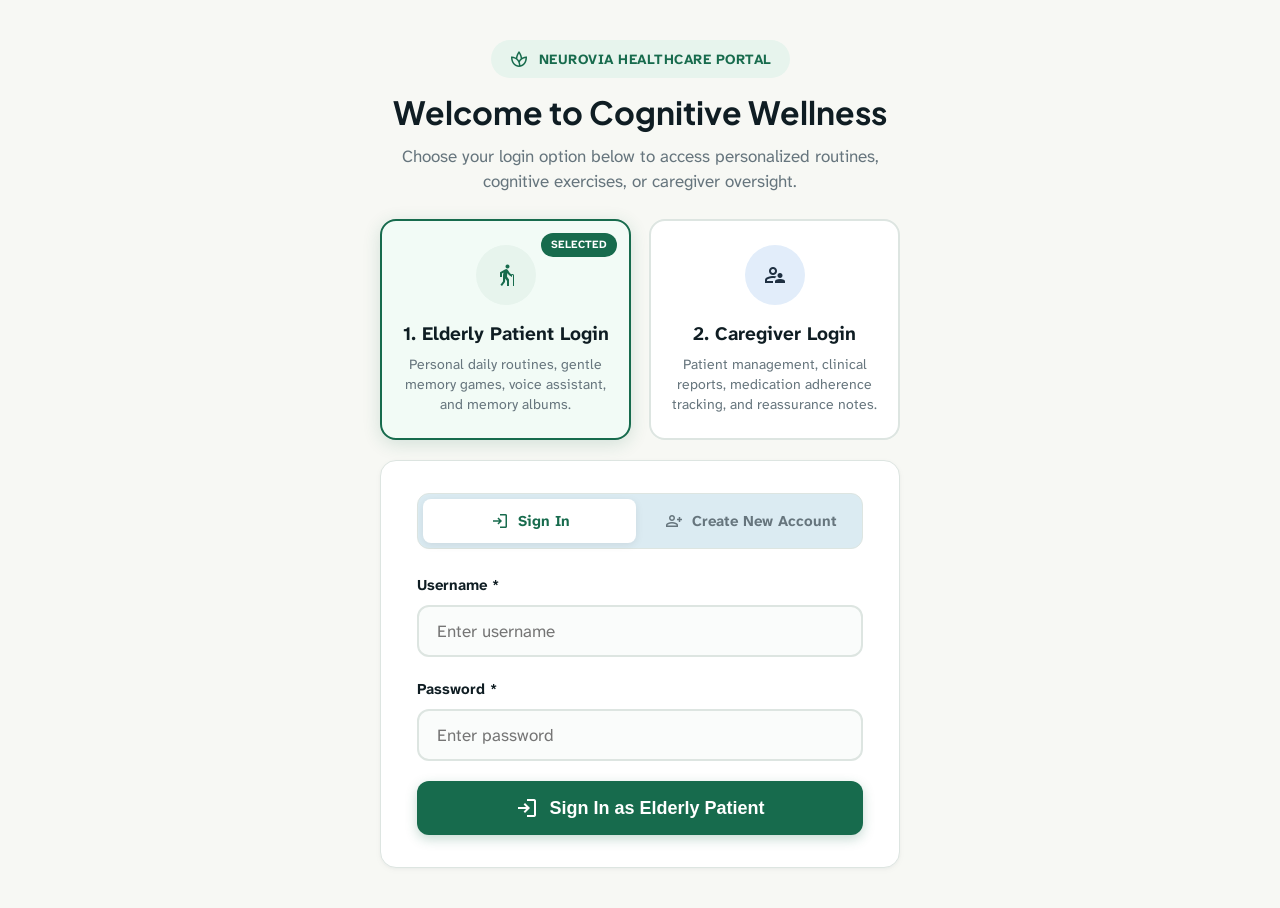
==== web/index.html @ ff9efb5a "Initial commit: CUREME/APON Cognitive Care Platform - FastAPI backend, Streamlit frontend, Web clien" ====
<!DOCTYPE html>
<html lang="en">
<head>
  <meta charset="utf-8">
  <meta name="viewport" content="width=device-width, initial-scale=1.0">
  <title>APON / NEUROVIA - Cognitive Wellness Platform</title>
  <meta name="description" content="A restorative, dignified, and ultra-legible digital sanctuary for cognitive care and caregiver oversight.">
  <link rel="stylesheet" href="styles.css">
</head>
<body class="auth-locked">

  <!-- Fixed 280px Left Sidebar -->
  <aside class="sidebar" id="sidebar">
    <div>
      <div class="sidebar-header">
        <div class="brand-icon-box">
          <span class="material-symbols-outlined">spa</span>
        </div>
        <div>
          <div class="brand-title">NEUROVIA</div>
          <span class="brand-subtitle">Cognitive Wellness</span>
        </div>
      </div>

      <nav class="sidebar-nav" id="mainNav">
        <button class="nav-item" data-target="elderly-view" id="nav-home">
          <span class="material-symbols-outlined">home</span>
          <span>Home (Participant)</span>
        </button>
        <button class="nav-item" data-target="caregiver-view" id="nav-caregiver">
          <span class="material-symbols-outlined">supervisor_account</span>
          <span>Caregiver Overview</span>
        </button>
        <button class="nav-item" data-target="games-view" id="nav-games">
          <span class="material-symbols-outlined">extension</span>
          <span>Cognitive Games</span>
        </button>
        <button class="nav-item" data-target="progress-view" id="nav-progress">
          <span class="material-symbols-outlined">trending_up</span>
          <span>My Progress</span>
        </button>
        <button class="nav-item" data-target="memory-view" id="nav-memory">
          <span class="material-symbols-outlined">psychology</span>
          <span>Memory Assistant</span>
        </button>
        <button class="nav-item" data-target="routine-view" id="nav-routine">
          <span class="material-symbols-outlined">calendar_today</span>
          <span>Daily Routine</span>
        </button>
        <button class="nav-item" data-target="settings-view" id="nav-settings">
          <span class="material-symbols-outlined">accessibility_new</span>
          <span>Settings</span>
        </button>
        <button class="nav-item active" data-target="login-view" id="nav-login">
          <span class="material-symbols-outlined">login</span>
          <span id="navLoginText">Sign In / Role</span>
        </button>
      </nav>
    </div>

    <div class="sidebar-footer">
      <div class="user-profile-badge" id="profileBadge">
        <img class="profile-avatar" src="data:image/svg+xml;utf8,<svg xmlns='http://www.w3.org/2000/svg' width='100' height='100' viewBox='0 0 100 100'><circle cx='50' cy='50' r='50' fill='%23176B4D'/><text x='50%25' y='55%25' text-anchor='middle' dominant-baseline='middle' fill='%23FFFFFF' font-family='sans-serif' font-weight='700' font-size='38'>NV</text></svg>" alt="User Profile" id="profileImg">
        <div style="flex: 1; min-width: 0;">
          <div class="profile-name" id="profileName">Guest User</div>
          <div class="profile-role" id="profileRoleLabel">
            <span class="role-dot"></span>
            <span id="roleText">Not Signed In</span>
          </div>
        </div>
      </div>
      <button class="btn-switch-view" id="btnSwitchPerspective" type="button">
        <span class="material-symbols-outlined">swap_horiz</span>
        <span id="switchBtnText">Switch to Participant</span>
      </button>
    </div>
  </aside>

  <!-- Main Content Shell -->
  <div class="main-wrapper">
    <!-- Top Header -->
    <header class="top-header">
      <div class="header-status">
        <span class="material-symbols-outlined" style="color: var(--primary);">schedule</span>
        <span id="liveClockText">Today, 10:30 AM • Calm Morning Routine</span>
      </div>

      <div class="header-actions">
        <button class="btn-voice" id="btnHeaderAuth" type="button" aria-label="Sign In / Account" onclick="switchTab('login-view')">
          <span class="material-symbols-outlined" style="color: var(--primary);">account_circle</span>
          <span id="headerAuthText">Sign In</span>
        </button>
        <button class="btn-voice" id="btnVoiceAssistant" type="button" aria-label="Voice Assistant">
          <span class="material-symbols-outlined" style="color: var(--primary);">mic</span>
          <span>Voice Assistant</span>
        </button>
        <button class="btn-emergency" id="btnEmergencyHelp" type="button" aria-label="Emergency Help">
          <span class="material-symbols-outlined">emergency</span>
          <span>Emergency Help</span>
        </button>
      </div>
    </header>

    <!-- Content Workspace -->
    <main class="content-area">

      <!-- ============================================================== -->
      <!-- VIEW 0: DUAL-ROLE LOGIN & AUTHENTICATION (User Requirement #1) -->
      <!-- ============================================================== -->
      <section class="view-section active" id="view-login-view">
        <div class="auth-page-container">
          <div class="auth-header-card">
            <div class="auth-brand-badge">
              <span class="material-symbols-outlined" style="font-size: 20px;">spa</span>
              <span>NEUROVIA HEALTHCARE PORTAL</span>
            </div>
            <h1 class="auth-title">Welcome to Cognitive Wellness</h1>
            <p class="auth-subtitle">Choose your login option below to access personalized routines, cognitive exercises, or caregiver oversight.</p>
          </div>

          <!-- Role Selection Cards: 1. Elderly Patient Login, 2. Caregiver Login -->
          <div class="role-selection-grid">
            <div class="role-card active" id="roleCardElderly" onclick="selectLoginRole('elderly')" role="button" tabindex="0" aria-label="1. Elderly Patient Login">
              <div class="role-icon-box elderly">
                <span class="material-symbols-outlined">elderly</span>
              </div>
              <div class="role-card-name">1. Elderly Patient Login</div>
              <div class="role-card-desc">Personal daily routines, gentle memory games, voice assistant, and memory albums.</div>
            </div>

            <div class="role-card" id="roleCardCaregiver" onclick="selectLoginRole('caregiver')" role="button" tabindex="0" aria-label="2. Caregiver Login">
              <div class="role-icon-box caregiver">
                <span class="material-symbols-outlined">supervisor_account</span>
              </div>
              <div class="role-card-name">2. Caregiver Login</div>
              <div class="role-card-desc">Patient management, clinical reports, medication adherence tracking, and reassurance notes.</div>
            </div>
          </div>

          <!-- Auth Form Card -->
          <div class="auth-card">
            <div id="authAlertBox" style="display: none;" class="auth-alert-box"></div>

            <!-- Mode Switcher: Sign In vs Create Account -->
            <div class="auth-tab-bar" role="tablist" aria-label="Authentication Mode">
              <button type="button" id="tabSignIn" class="auth-mode-tab active" onclick="setAuthMode('login')" role="tab" aria-selected="true">
                <span class="material-symbols-outlined" style="font-size: 20px;">login</span>
                <span>Sign In</span>
              </button>
              <button type="button" id="tabRegister" class="auth-mode-tab" onclick="setAuthMode('register')" role="tab" aria-selected="false">
                <span class="material-symbols-outlined" style="font-size: 20px;">person_add</span>
                <span>Create New Account</span>
              </button>
            </div>

            <form id="authLoginForm" onsubmit="handleAuthSubmit(event)">
              <div class="form-group">
                <label class="form-label" for="loginUsername">Username *</label>
                <input type="text" id="loginUsername" class="form-input" placeholder="Enter username" required autocomplete="username">
              </div>

              <div class="form-group" id="groupFullName" style="display: none;">
                <label class="form-label" for="loginFullName">Full Name *</label>
                <input type="text" id="loginFullName" class="form-input" placeholder="e.g. John Doe">
              </div>

              <div class="form-group" id="groupAge" style="display: none;">
                <label class="form-label" for="loginAge">Age (Years)</label>
                <input type="number" id="loginAge" class="form-input" placeholder="e.g. 72" min="1" max="120">
              </div>

              <div class="form-group">
                <label class="form-label" for="loginPassword">Password *</label>
                <input type="password" id="loginPassword" class="form-input" placeholder="Enter password" required autocomplete="current-password">
              </div>

              <button type="submit" class="auth-btn-submit" id="btnSubmitAuth">
                <span class="material-symbols-outlined" id="authBtnSubmitIcon">login</span>
                <span id="authBtnSubmitText">Sign In as Elderly Patient</span>
              </button>
            </form>
          </div>
        </div>
      </section>

      <!-- ============================================================== -->
      <!-- VIEW 1: CAREGIVER OVERVIEW (Default) -->
      <!-- ============================================================== -->
      <section class="view-section" id="view-caregiver-view">
        <!-- Context & Action Bar -->
        <div class="context-bar">
          <div>
            <div class="portal-tag">
              <span>Caregiver Oversight Portal</span>
              <span class="pulse-dot"></span>
              <span style="color: var(--primary);">Live Syncing</span>
            </div>

            <!-- Participant Pill -->
            <div class="participant-selector" id="caregiverActivePatientSelector">
              <img class="participant-img" id="caregiverActivePatientAvatar" src="data:image/svg+xml;utf8,<svg xmlns='http://www.w3.org/2000/svg' width='100' height='100' viewBox='0 0 100 100'><circle cx='50' cy='50' r='50' fill='%23176B4D'/><text x='50%25' y='55%25' text-anchor='middle' dominant-baseline='middle' fill='%23FFFFFF' font-family='sans-serif' font-weight='700' font-size='38'>PT</text></svg>" alt="Active Participant">
              <div>
                <div class="participant-name" id="caregiverActivePatientName">Loading Patient...</div>
                <div class="participant-status" id="caregiverActivePatientStatus">
                  <span class="pulse-dot"></span>
                  <span>Active Monitored</span>
                </div>
              </div>
            </div>
          </div>

          <div style="display: flex; gap: 12px; align-items: center; flex-wrap: wrap;">
            <button class="btn-primary" id="btnOpenAddPatient" onclick="openAddPatientModal()" type="button">
              <span class="material-symbols-outlined">person_add</span>
              <span>Add Patient</span>
            </button>
            <button class="btn-secondary" id="btnAuditLog" type="button">
              <span class="material-symbols-outlined" style="color: var(--secondary);">history_edu</span>
              <span>View Audit Log</span>
            </button>
            <button class="btn-primary" id="btnShareClinician" type="button">
              <span class="material-symbols-outlined">ios_share</span>
              <span>Share with Clinician</span>
            </button>
          </div>
        </div>

        <!-- ============================================================== -->
        <!-- CAREGIVER PATIENT MANAGEMENT (User Requirement #2)            -->
        <!-- ============================================================== -->
        <section class="card patient-management-card" id="caregiverPatientManagementSection">
          <div style="display: flex; justify-content: space-between; align-items: center; flex-wrap: wrap; gap: 14px;">
            <div>
              <div style="display: flex; align-items: center; gap: 10px;">
                <h2 style="display: flex; align-items: center; gap: 8px;">
                  <span class="material-symbols-outlined" style="color: var(--primary);">groups</span>
                  <span>Patient Management</span>
                </h2>
                <span class="badge-done" id="caregiverPatientCountBadge">1 Patient</span>
              </div>
              <p style="color: var(--text-muted); font-size: 14px; margin-top: 4px;">
                Manage participant profiles under your care. Select a patient to view their cognitive progress or add a new patient.
              </p>
            </div>
            <button class="btn-primary" onclick="openAddPatientModal()" type="button">
              <span class="material-symbols-outlined">add</span>
              <span>Add Patient</span>
            </button>
          </div>

          <!-- Patient Cards Grid -->
          <div class="patient-card-grid" id="caregiverPatientsGrid">
            <!-- Dynamically rendered by app.js -->
          </div>

          <!-- Empty State (Shown when Caregiver has 0 patients) -->
          <div class="patient-empty-state" id="caregiverNoPatients" style="display: none;">
            <div class="empty-state-icon">
              <span class="material-symbols-outlined" style="font-size: 40px; color: var(--secondary);">group_off</span>
            </div>
            <h3 style="font-size: 18px; margin-bottom: 6px;">No Patients Currently Assigned</h3>
            <p style="color: var(--text-muted); font-size: 14px; max-width: 440px; margin: 0 auto 16px;">
              You do not have any elderly participants registered under your care. Click below to add your first patient profile.
            </p>
            <button class="btn-primary" onclick="openAddPatientModal()" type="button" style="margin: 0 auto;">
              <span class="material-symbols-outlined">person_add</span>
              <span>Add Your First Patient</span>
            </button>
          </div>
        </section>

        <!-- 4-Metric KPI Grid -->
        <div class="metrics-grid">
          <!-- Metric 1: Activities Completed -->
          <div class="metric-card">
            <div class="metric-top">
              <span class="metric-label">Activities Completed</span>
              <div class="metric-icon-box green">
                <span class="material-symbols-outlined">task_alt</span>
              </div>
            </div>
            <div>
              <div class="metric-value" id="metricActivitiesVal">0 <span style="font-size: 15px; color: var(--text-muted); font-weight: 400;">/ 15 weekly</span></div>
              <div class="metric-pill green" id="metricActivitiesPill">
                <span class="material-symbols-outlined" style="font-size: 16px;">trending_up</span>
                <span id="metricActivitiesPillText">Starting fresh (0%)</span>
              </div>
            </div>
            <div class="metric-progress">
              <div class="metric-progress-bar" id="metricActivitiesBar" style="width: 0%; background-color: var(--primary);"></div>
            </div>
          </div>

          <!-- Metric 2: Average Recall Score -->
          <div class="metric-card">
            <div class="metric-top">
              <span class="metric-label">Average Recall Score</span>
              <div class="metric-icon-box blue">
                <span class="material-symbols-outlined">psychology</span>
              </div>
            </div>
            <div>
              <div class="metric-value" id="metricRecallVal">0%</div>
              <div class="metric-pill green" id="metricRecallPill">
                <span class="material-symbols-outlined" style="font-size: 16px;">arrow_upward</span>
                <span id="metricRecallPillText">No sessions yet</span>
              </div>
            </div>
            <div class="metric-progress">
              <div class="metric-progress-bar" id="metricRecallBar" style="width: 0%; background-color: var(--primary);"></div>
            </div>
          </div>

          <!-- Metric 3: Current Streak -->
          <div class="metric-card">
            <div class="metric-top">
              <span class="metric-label">Current Streak</span>
              <div class="metric-icon-box amber">
                <span class="material-symbols-outlined">local_fire_department</span>
              </div>
            </div>
            <div>
              <div class="metric-value" id="metricStreakVal">0 Days</div>
              <div class="metric-pill amber" id="metricStreakPill">
                <span class="material-symbols-outlined" style="font-size: 16px;">verified</span>
                <span id="metricStreakPillText">Start your streak today</span>
              </div>
            </div>
            <div class="metric-progress">
              <div class="metric-progress-bar" id="metricStreakBar" style="width: 0%; background-color: var(--tertiary-container);"></div>
            </div>
          </div>

          <!-- Metric 4: Last Interaction -->
          <div class="metric-card">
            <div class="metric-top">
              <span class="metric-label">Last Interaction</span>
              <div class="metric-icon-box slate">
                <span class="material-symbols-outlined">update</span>
              </div>
            </div>
            <div>
              <div class="metric-value" id="metricLastInteractionVal" style="font-size: 20px; padding-top: 6px;">No interactions yet</div>
              <div style="font-size: 14px; color: var(--secondary); margin-top: 8px; display: flex; align-items: center; gap: 6px;">
                <span style="width: 7px; height: 7px; border-radius: 50%; background-color: var(--primary);"></span>
                <span id="metricLastInteractionSub">Play a game or complete a routine to begin</span>
              </div>
            </div>
            <div class="metric-progress">
              <div class="metric-progress-bar" id="metricLastInteractionBar" style="width: 0%; background-color: var(--secondary);"></div>
            </div>
          </div>
        </div>

        <!-- 2-Column Dashboard Layout -->
        <div class="dashboard-grid">
          <!-- Left Column -->
          <div style="display: flex; flex-direction: column; gap: 28px;">
            <!-- Weekly Cognitive Trends -->
            <div class="card">
              <div style="display: flex; justify-content: space-between; align-items: flex-start; margin-bottom: 20px;">
                <div>
                  <h2>Weekly Cognitive Trends</h2>
                  <p style="color: var(--text-muted); font-size: 14px;">Assessment results averaged over the past 7 days</p>
                </div>
                <span style="padding: 4px 12px; background-color: var(--surface-container); border-radius: 9999px; font-size: 13px; font-weight: 600;">Past 7 Days</span>
              </div>

              <!-- Trend 1 -->
              <div class="trend-row">
                <div class="trend-info">
                  <span class="trend-title">
                    <span class="material-symbols-outlined" style="color: var(--primary);">cognition</span>
                    Memory &amp; Recall Retention
                  </span>
                  <span class="trend-val" id="trendMemoryVal" style="color: var(--primary);">0%</span>
                </div>
                <div class="trend-bar-bg">
                  <div class="trend-bar-fill" id="trendMemoryBar" style="width: 0%; background-color: var(--primary);"></div>
                </div>
                <div class="trend-desc" id="trendMemoryDesc">No memory exercises recorded yet</div>
              </div>

              <!-- Trend 2 -->
              <div class="trend-row">
                <div class="trend-info">
                  <span class="trend-title">
                    <span class="material-symbols-outlined" style="color: var(--secondary);">filter_center_focus</span>
                    Sustained Attention &amp; Focus
                  </span>
                  <span class="trend-val" id="trendAttentionVal" style="color: var(--secondary);">0%</span>
                </div>
                <div class="trend-bar-bg">
                  <div class="trend-bar-fill" id="trendAttentionBar" style="width: 0%; background-color: var(--secondary);"></div>
                </div>
                <div class="trend-desc" id="trendAttentionDesc">No spatial or attention games recorded yet</div>
              </div>

              <!-- Trend 3 -->
              <div class="trend-row">
                <div class="trend-info">
                  <span class="trend-title">
                    <span class="material-symbols-outlined" style="color: var(--primary-fixed-dim);">translate</span>
                    Language &amp; Semantic Fluency
                  </span>
                  <span class="trend-val" id="trendLanguageVal" style="color: var(--primary);">0%</span>
                </div>
                <div class="trend-bar-bg">
                  <div class="trend-bar-fill" id="trendLanguageBar" style="width: 0%; background-color: var(--primary);"></div>
                </div>
                <div class="trend-desc" id="trendLanguageDesc">No word exercises recorded yet</div>
              </div>

              <!-- Trend 4 -->
              <div class="trend-row">
                <div class="trend-info">
                  <span class="trend-title">
                    <span class="material-symbols-outlined" style="color: var(--tertiary-container);">account_tree</span>
                    Executive Function &amp; Problem Solving
                  </span>
                  <span class="trend-val" id="trendExecutiveVal" style="color: var(--tertiary);">0%</span>
                </div>
                <div class="trend-bar-bg">
                  <div class="trend-bar-fill" id="trendExecutiveBar" style="width: 0%; background-color: var(--tertiary-container);"></div>
                </div>
                <div class="trend-desc" id="trendExecutiveDesc">No pattern exercises recorded yet</div>
              </div>

              <!-- Clinician Summary Note -->
              <div class="clinician-strip">
                <div style="display: flex; align-items: center; gap: 12px;">
                  <div style="width: 38px; height: 38px; border-radius: 50%; background: var(--primary-fixed); display: flex; align-items: center; justify-content: center; color: var(--primary);">
                    <span class="material-symbols-outlined">insights</span>
                  </div>
                  <div>
                    <div style="font-weight: 600; font-size: 14px;">Clinician Summary Note</div>
                    <div style="font-size: 13px; color: var(--text-muted);">Dr. Martinez verified overall stability. Next scheduled sync: June 4.</div>
                  </div>
                </div>
                <button class="btn-secondary" style="min-height: 38px; padding: 6px 14px; font-size: 13px;" id="btnOpenClinicianModal">Read Note</button>
              </div>
            </div>

            <!-- Recent Participant Activity Audit Log -->
            <div class="card">
              <div style="display: flex; justify-content: space-between; align-items: center; margin-bottom: 16px;">
                <div>
                  <h2>Recent Participant Activity</h2>
                  <p style="color: var(--text-muted); font-size: 14px;">Chronological interaction history and verification</p>
                </div>
                <span style="font-size: 13px; color: var(--primary); font-weight: 600;">Live Auto-Update</span>
              </div>

              <div class="activity-list" id="caregiverRecentActivityList">
                <!-- Activity 1 -->
                <div class="activity-item">
                  <div class="activity-left">
                    <div class="activity-icon-box">
                      <span class="material-symbols-outlined">spellcheck</span>
                    </div>
                    <div>
                      <div class="activity-name">Word Recall Match (Level 3)</div>
                      <div class="activity-meta">Today • 10:45 AM • Duration 8m 12s</div>
                    </div>
                  </div>
                  <div class="activity-right">
                    <div>
                      <div class="activity-score">Score: 92/100</div>
                      <div class="activity-meta">Zero hint used</div>
                    </div>
                    <span class="material-symbols-outlined" style="color: var(--primary);">check_circle</span>
                  </div>
                </div>

                <!-- Activity 2 -->
                <div class="activity-item">
                  <div class="activity-left">
                    <div class="activity-icon-box">
                      <span class="material-symbols-outlined">medication</span>
                    </div>
                    <div>
                      <div class="activity-name">Morning Blood Pressure Medication</div>
                      <div class="activity-meta">Today • 08:30 AM • Verified via Voice Prompt</div>
                    </div>
                  </div>
                  <div class="activity-right">
                    <div>
                      <div class="activity-score">Confirmed</div>
                      <div class="activity-meta">On schedule</div>
                    </div>
                    <span class="material-symbols-outlined" style="color: var(--primary);">check_circle</span>
                  </div>
                </div>

                <!-- Activity 3 -->
                <div class="activity-item">
                  <div class="activity-left">
                    <div class="activity-icon-box">
                      <span class="material-symbols-outlined" style="color: var(--secondary);">directions_walk</span>
                    </div>
                    <div>
                      <div class="activity-name">Garden Morning Walk Routine</div>
                      <div class="activity-meta">Today • 07:45 AM • 24 mins recorded</div>
                    </div>
                  </div>
                  <div class="activity-right">
                    <div>
                      <div class="activity-score" style="color: var(--on-surface);">Completed</div>
                      <div class="activity-meta">1,420 steps</div>
                    </div>
                    <span class="material-symbols-outlined" style="color: var(--primary);">check_circle</span>
                  </div>
                </div>

                <!-- Activity 4 -->
                <div class="activity-item">
                  <div class="activity-left">
                    <div class="activity-icon-box">
                      <span class="material-symbols-outlined" style="color: var(--primary);">view_quilt</span>
                    </div>
                    <div>
                      <div class="activity-name">Spatial Tile Ordering Puzzle</div>
                      <div class="activity-meta">Yesterday • 04:15 PM • Duration 12m 40s</div>
                    </div>
                  </div>
                  <div class="activity-right">
                    <div>
                      <div class="activity-score" style="color: var(--on-surface);">Score: 84/100</div>
                      <div class="activity-meta">1 audio prompt</div>
                    </div>
                    <span class="material-symbols-outlined" style="color: var(--primary);">check_circle</span>
                  </div>
                </div>
              </div>
            </div>
          </div>

          <!-- Right Column -->
          <div style="display: flex; flex-direction: column; gap: 28px;">
            <!-- Daily Adherence Checklist -->
            <div class="card">
              <div style="display: flex; justify-content: space-between; align-items: center;">
                <div>
                  <h2>Daily Adherence</h2>
                  <p style="color: var(--text-muted); font-size: 14px;">Live routine completion monitoring</p>
                </div>
                <span class="badge-done adherence-pct-pill" style="font-size: 13px;">75% Complete</span>
              </div>

              <div class="routine-list" id="caregiverRoutineList">
                <div class="routine-item">
                  <div style="display: flex; align-items: center; gap: 12px;">
                    <div class="routine-check-box">
                      <span class="material-symbols-outlined" style="font-size: 18px;">check</span>
                    </div>
                    <div>
                      <div style="font-weight: 600; font-size: 15px;">Morning Garden Walk</div>
                      <div style="font-size: 13px; color: var(--text-muted);">7:30 AM • Recorded</div>
                    </div>
                  </div>
                  <span class="badge-done">Done</span>
                </div>
              </div>
            </div>

            <!-- Stored Memory Anchors -->
            <div class="card">
              <div style="display: flex; justify-content: space-between; align-items: center;">
                <div>
                  <h2>Stored Memory Anchors</h2>
                  <p style="color: var(--text-muted); font-size: 14px;">Active familiar memory prompts logged</p>
                </div>
                <button class="btn-secondary" style="min-height: 36px; padding: 6px 12px; font-size: 13px;" id="btnAddMemoryAnchor" onclick="openAddMemoryModal()">
                  <span class="material-symbols-outlined" style="font-size: 18px; color: var(--primary);">add_photo_alternate</span>
                  <span>Add New</span>
                </button>
              </div>

              <div class="memories-grid" id="caregiverMemoryThumbs">
              </div>

              <div style="display: flex; justify-content: space-between; align-items: center; margin-top: 14px; font-size: 13px; color: var(--text-muted);">
                <span>Last recall prompt tested 2 days ago</span>
                <span style="color: var(--primary); font-weight: 600;">96% Recognition</span>
              </div>
            </div>

            <!-- Caregiver Reassurance Box -->
            <div class="caregiver-action-card">
              <div style="display: flex; align-items: center; gap: 8px; margin-bottom: 8px;">
                <span class="material-symbols-outlined" style="color: var(--primary); font-size: 26px;">favorite</span>
                <h3>Caregiver Actions &amp; Reassurance</h3>
              </div>
              <p style="color: var(--text-muted); font-size: 14px; margin-bottom: 16px;" id="caregiverReassuranceDesc">
                Send a digital note that will appear gently on the participant's home screen, or adjust reminder schedules.
              </p>
              <div style="display: flex; flex-direction: column; gap: 10px;">
                <button class="btn-primary" style="width: 100%; justify-content: center;" id="btnLeaveNote">
                  <span class="material-symbols-outlined">sticky_note_2</span>
                  <span id="btnLeaveWarmNoteText">Leave a Warm Reassurance Note</span>
                </button>
                <button class="btn-secondary" style="width: 100%; justify-content: center;" id="btnUpdateReminders">
                  <span class="material-symbols-outlined" style="color: var(--secondary);">notifications_active</span>
                  <span>Update Medication Reminders</span>
                </button>
              </div>
            </div>
          </div>
        </div>
      </section>

      <!-- ============================================================== -->
      <!-- VIEW 2: PARTICIPANT / ELDERLY DASHBOARD -->
      <!-- ============================================================== -->
      <section class="view-section" id="view-elderly-view">
        <div style="margin-bottom: 24px; display: flex; justify-content: space-between; align-items: center; flex-wrap: wrap; gap: 16px;">
          <div>
            <h1 style="font-size: 34px; margin-bottom: 6px;" id="elderlyGreetingTitle">Good morning ☀️</h1>
            <p style="color: var(--text-muted); font-size: 18px;">Let's make today's memory journey joyful, calm, and reassuring.</p>
          </div>
          <button class="btn-elderly-caregiver-overview" id="btnElderlyCaregiverOverview" onclick="openCaregiverOverviewFromElderly()" type="button" aria-label="View Caregiver Overview">
            <span class="material-symbols-outlined">supervisor_account</span>
            <span>Caregiver Overview</span>
          </button>
        </div>

        <!-- Live Warm Caregiver Note Banner -->
        <div id="elderlyWarmNoteContainer"></div>

        <!-- Participant Daily Highlight Banner -->
        <div class="card" style="background: linear-gradient(135deg, #176B4D 0%, #1F3042 100%); color: #ffffff; padding: 32px; margin-bottom: 28px;">
          <div style="display: flex; justify-content: space-between; align-items: center; flex-wrap: wrap; gap: 20px;">
            <div style="max-width: 620px;">
              <span style="background: rgba(255,255,255,0.18); padding: 4px 12px; border-radius: 9999px; font-size: 13px; font-weight: 600; text-transform: uppercase;">Daily Recommended</span>
              <h2 style="color: #ffffff; font-size: 26px; margin: 12px 0 8px;">Morning Garden Word Matching</h2>
              <p style="color: #E4F3FB; font-size: 16px; margin-bottom: 18px;">A 5-minute gentle memory exercise with familiar flower names and garden tools you love.</p>
              <button class="btn-primary" style="background: #A4F3CC; color: #002114; font-weight: 700;" onclick="launchCardMemoryGame()">
                <span class="material-symbols-outlined">play_arrow</span>
                <span>Play Today's Exercise</span>
              </button>
            </div>
            <div style="width: 140px; height: 140px; border-radius: 50%; background: rgba(255,255,255,0.1); display: flex; align-items: center; justify-content: center;">
              <span class="material-symbols-outlined" style="font-size: 72px; color: #A4F3CC;">psychology</span>
            </div>
          </div>
        </div>

        <!-- Participant 3-Tile Action Hub -->
        <div style="display: grid; grid-template-columns: repeat(auto-fit, minmax(280px, 1fr)); gap: 24px; margin-bottom: 32px;">
          <div class="card" style="cursor: pointer;" onclick="switchTab('games-view')">
            <div class="metric-icon-box green" style="width: 48px; height: 48px; border-radius: 12px; margin-bottom: 16px;">
              <span class="material-symbols-outlined" style="font-size: 28px;">extension</span>
            </div>
            <h3>Cognitive Games</h3>
            <p style="color: var(--text-muted); font-size: 14px; margin: 8px 0 16px;">Fun exercises to stimulate word recall, attention, and visual matching.</p>
            <span style="color: var(--primary); font-weight: 600; display: inline-flex; align-items: center; gap: 4px;">Explore 3 Games &rarr;</span>
          </div>

          <div class="card" style="cursor: pointer;" onclick="switchTab('memory-view')">
            <div class="metric-icon-box amber" style="width: 48px; height: 48px; border-radius: 12px; margin-bottom: 16px;">
              <span class="material-symbols-outlined" style="font-size: 28px;">auto_stories</span>
            </div>
            <h3>Memory Photo Album</h3>
            <p style="color: var(--text-muted); font-size: 14px; margin: 8px 0 16px;">Revisit cherished family moments, pets, and favorite places with voice stories.</p>
            <span style="color: var(--tertiary); font-weight: 600; display: inline-flex; align-items: center; gap: 4px;">View Memories &rarr;</span>
          </div>

          <div class="card" style="cursor: pointer;" onclick="switchTab('routine-view')">
            <div class="metric-icon-box blue" style="width: 48px; height: 48px; border-radius: 12px; margin-bottom: 16px;">
              <span class="material-symbols-outlined" style="font-size: 28px;">calendar_today</span>
            </div>
            <h3>Today's Routine</h3>
            <p style="color: var(--text-muted); font-size: 14px; margin: 8px 0 16px;">Gentle reminders for hydration, walking, and prescription schedules.</p>
            <span style="color: var(--secondary); font-weight: 600; display: inline-flex; align-items: center; gap: 4px;">Check Schedule &rarr;</span>
          </div>
        </div>
      </section>

      <!-- ============================================================== -->
      <!-- VIEW 3: COGNITIVE GAMES HUB -->
      <!-- ============================================================== -->
      <section class="view-section" id="view-games-view">
        <div style="margin-bottom: 24px;">
          <h1>Cognitive Training Games</h1>
          <p style="color: var(--text-muted); font-size: 16px;">Scientifically designed exercises to exercise recall, spatial reasoning, and attention.</p>
        </div>

        <div class="games-grid">
          <!-- Game 1 -->
          <div class="game-card">
            <div>
              <div class="game-icon-circle" style="background-color: var(--primary-light-bg); color: var(--primary);">
                <span class="material-symbols-outlined">style</span>
              </div>
              <h3>Card Memory Match</h3>
              <p style="color: var(--text-muted); font-size: 14px; margin: 8px 0 16px;">Flip cards to reveal matching pictures of nature, fruits, and daily items.</p>
              <div style="display: flex; gap: 8px; margin-bottom: 18px;">
                <span class="badge-done">Recall</span>
                <span class="badge-upcoming">Level 1 - 3</span>
              </div>
            </div>
            <button class="btn-primary" onclick="launchGame('Card Memory Match')">Play Game</button>
          </div>

          <!-- Game 2 -->
          <div class="game-card">
            <div>
              <div class="game-icon-circle" style="background-color: var(--secondary-container); color: var(--secondary-dark);">
                <span class="material-symbols-outlined">view_quilt</span>
              </div>
              <h3>Spatial Pattern Match</h3>
              <p style="color: var(--text-muted); font-size: 14px; margin: 8px 0 16px;">Remember the sequence of highlighted squares and repeat them comfortably.</p>
              <div style="display: flex; gap: 8px; margin-bottom: 18px;">
                <span class="badge-done">Attention</span>
                <span class="badge-upcoming">Adaptive</span>
              </div>
            </div>
            <button class="btn-primary" onclick="launchGame('Spatial Pattern Match')">Play Game</button>
          </div>

          <!-- Game 3 -->
          <div class="game-card">
            <div>
              <div class="game-icon-circle" style="background-color: var(--tertiary-fixed); color: var(--tertiary);">
                <span class="material-symbols-outlined">photo_library</span>
              </div>
              <h3>Picture Recall Quiz</h3>
              <p style="color: var(--text-muted); font-size: 14px; margin: 8px 0 16px;">Observe an image for 10 seconds, then identify which details you remember.</p>
              <div style="display: flex; gap: 8px; margin-bottom: 18px;">
                <span class="badge-done">Visual Focus</span>
                <span class="badge-upcoming">Personalized</span>
              </div>
            </div>
            <button class="btn-primary" onclick="launchGame('Picture Recall Quiz')">Play Game</button>
          </div>
        </div>
      </section>

      <!-- ============================================================== -->
      <!-- VIEW 4: MY PROGRESS -->
      <!-- ============================================================== -->
      <section class="view-section" id="view-progress-view">
        <div style="margin-bottom: 24px;">
          <h1>Cognitive Progress &amp; Milestones</h1>
          <p style="color: var(--text-muted); font-size: 16px;">Longitudinal tracking across memory stability, reaction speed, and daily engagement.</p>
        </div>

        <div class="card" style="margin-bottom: 24px;">
          <h3>30-Day Cognitive Vitality Score</h3>
          <p style="color: var(--text-muted); font-size: 14px; margin-bottom: 20px;">Aggregated across memory games, routine responses, and speech clarity.</p>
          <div style="display: flex; align-items: baseline; gap: 12px;">
            <div style="font-family: var(--font-headline); font-size: 48px; font-weight: 700; color: var(--primary);" id="progressVitalityScore">0.0</div>
            <span class="badge-done" style="font-size: 14px;" id="progressVitalityBadge">New Profile • No sessions yet</span>
          </div>
          <div class="metric-progress" style="height: 10px; margin-top: 16px;">
            <div class="metric-progress-bar" id="progressVitalityBar" style="width: 0%; background-color: var(--primary);"></div>
          </div>
        </div>

        <div class="card">
          <h3>Recent Cognitive Milestones</h3>
          <div class="activity-list" style="margin-top: 14px;" id="progressMilestonesList">
            <div class="activity-item">
              <div class="activity-left">
                <div class="activity-icon-box" style="background-color: var(--surface-container); color: var(--secondary);">
                  <span class="material-symbols-outlined">flag</span>
                </div>
                <div>
                  <div class="activity-name">Welcome to Cognitive Wellness</div>
                  <div class="activity-meta">Play your first cognitive training game to unlock your milestones!</div>
                </div>
              </div>
              <span class="badge-upcoming">Get Started</span>
            </div>
          </div>
        </div>
      </section>

      <!-- ============================================================== -->
      <!-- VIEW 5: MEMORY ASSISTANT & ANCHORS -->
      <!-- ============================================================== -->
      <section class="view-section" id="view-memory-view">
        <div style="margin-bottom: 24px; display: flex; justify-content: space-between; align-items: center;">
          <div>
            <h1>Memory Anchors &amp; Stories</h1>
            <p style="color: var(--text-muted); font-size: 16px;">Personal photos and memories used to gently reinforce recall and emotional grounding.</p>
          </div>
          <button class="btn-primary" onclick="openAddMemoryModal()">
            <span class="material-symbols-outlined">add_photo_alternate</span>
            <span>Upload Memory</span>
          </button>
        </div>

        <div style="display: grid; grid-template-columns: repeat(auto-fit, minmax(300px, 1fr)); gap: 24px;" id="memoryAnchorsGallery">
          <div style="grid-column: 1 / -1; text-align: center; padding: 48px 20px; color: var(--text-muted); font-size: 15px;">
            <span class="material-symbols-outlined" style="font-size: 52px; color: var(--secondary); display: block; margin-bottom: 12px;">photo_library</span>
            <strong style="font-size: 18px; color: var(--on-surface); display: block; margin-bottom: 6px;">No Memory Anchors Uploaded Yet</strong>
            <span>Personal family photos, pets, and favorite places uploaded for this participant will appear here.</span>
          </div>
        </div>
      </section>

      <!-- ============================================================== -->
      <!-- VIEW 6: DAILY ROUTINE & REMINDERS -->
      <!-- ============================================================== -->
      <section class="view-section" id="view-routine-view">
        <div style="margin-bottom: 24px; display: flex; justify-content: space-between; align-items: center;">
          <div>
            <h1>Daily Routine &amp; Medication Schedule</h1>
            <p style="color: var(--text-muted); font-size: 16px;">Scheduled touchpoints designed to keep days structured, predictable, and stress-free.</p>
          </div>
          <button class="btn-primary" onclick="openAddReminderModal()">
            <span class="material-symbols-outlined">add</span>
            <span>Add Reminder</span>
          </button>
        </div>

        <div class="card">
          <div class="routine-list" id="interactiveRoutineList">
            <!-- Item 1 -->
            <div class="routine-item">
              <div style="display: flex; align-items: center; gap: 14px;">
                <div class="routine-check-box">
                  <span class="material-symbols-outlined" style="font-size: 20px;">check</span>
                </div>
                <div>
                  <div style="font-weight: 600; font-size: 16px;">Morning Garden Walk</div>
                  <div style="font-size: 14px; color: var(--text-muted);">07:30 AM • 24 minutes recorded (1,420 steps)</div>
                </div>
              </div>
              <span class="badge-done">Completed</span>
            </div>

            <!-- Item 2 -->
            <div class="routine-item">
              <div style="display: flex; align-items: center; gap: 14px;">
                <div class="routine-check-box">
                  <span class="material-symbols-outlined" style="font-size: 20px;">check</span>
                </div>
                <div>
                  <div style="font-weight: 600; font-size: 16px;">Blood Pressure Medication (Lisinopril 10mg)</div>
                  <div style="font-size: 14px; color: var(--text-muted);">08:30 AM • Confirmed via Voice Response</div>
                </div>
              </div>
              <span class="badge-done">Confirmed</span>
            </div>

            <!-- Item 3 -->
            <div class="routine-item">
              <div style="display: flex; align-items: center; gap: 14px;">
                <div class="routine-check-box">
                  <span class="material-symbols-outlined" style="font-size: 20px;">check</span>
                </div>
                <div>
                  <div style="font-weight: 600; font-size: 16px;">Word Recall Exercise</div>
                  <div style="font-size: 14px; color: var(--text-muted);">10:30 AM • Score 92/100</div>
                </div>
              </div>
              <span class="badge-done">Completed</span>
            </div>

            <!-- Item 4 -->
            <div class="routine-item upcoming">
              <div style="display: flex; align-items: center; gap: 14px;">
                <div class="routine-check-box pending">
                  <span class="material-symbols-outlined" style="font-size: 20px;">schedule</span>
                </div>
                <div>
                  <div style="font-weight: 600; font-size: 16px;">Afternoon Hydration &amp; Tea</div>
                  <div style="font-size: 14px; color: var(--text-muted);">02:00 PM • Prompt scheduled with gentle chime</div>
                </div>
              </div>
              <button class="btn-secondary" style="min-height: 36px; padding: 4px 12px; font-size: 13px;" onclick="markRoutineDone(this)">Mark Complete</button>
            </div>

            <!-- Item 5 -->
            <div class="routine-item upcoming">
              <div style="display: flex; align-items: center; gap: 14px;">
                <div class="routine-check-box pending">
                  <span class="material-symbols-outlined" style="font-size: 20px;">schedule</span>
                </div>
                <div>
                  <div style="font-weight: 600; font-size: 16px;">Evening Family Phone Call</div>
                  <div style="font-size: 14px; color: var(--text-muted);">06:30 PM • Evening Family / Caregiver Check-In</div>
                </div>
              </div>
              <span class="badge-upcoming">Scheduled</span>
            </div>
          </div>
        </div>
      </section>

      <!-- ============================================================== -->
      <!-- VIEW 7: SETTINGS & ACCESSIBILITY -->
      <!-- ============================================================== -->
      <section class="view-section" id="view-settings-view">
        <div style="margin-bottom: 24px;">
          <h1>Settings &amp; Accessibility (WCAG AAA)</h1>
          <p style="color: var(--text-muted); font-size: 16px;">Tailor visual readability, sound prompts, and voice speed for maximum cognitive comfort.</p>
        </div>

        <div style="display: flex; flex-direction: column; gap: 20px; max-width: 720px;">
          <!-- Account & Session Section (User Requirements #5 & #6) -->
          <div class="card" style="border: 2px solid var(--outline-border);">
            <div style="display: flex; justify-content: space-between; align-items: center; flex-wrap: wrap; gap: 14px; margin-bottom: 16px;">
              <div>
                <h3 style="display: flex; align-items: center; gap: 8px;">
                  <span class="material-symbols-outlined" style="color: var(--primary);">manage_accounts</span>
                  <span>Account &amp; Authenticated Session</span>
                </h3>
                <p style="color: var(--text-muted); font-size: 14px; margin-top: 4px;">Current session details, permissions, and logout</p>
              </div>
              <button class="btn-logout" id="btnSettingsLogout" onclick="handleLogout()" type="button" aria-label="Log Out from Session">
                <span class="material-symbols-outlined">logout</span>
                <span>Log Out</span>
              </button>
            </div>

            <div class="account-badge-card" id="settingsAccountCard">
              <div>
                <div style="font-size: 13px; text-transform: uppercase; letter-spacing: 0.5px; opacity: 0.85;" id="settingsRoleType">Session: Not Authenticated</div>
                <div style="font-size: 22px; font-weight: 700; margin: 4px 0;" id="settingsUserName">Guest User</div>
                <div style="font-size: 14px; opacity: 0.9;" id="settingsUserMeta">Sign in to access personalized data</div>
              </div>
              <div style="display: flex; gap: 10px; flex-wrap: wrap;">
                <button class="btn-secondary" style="background: rgba(255,255,255,0.18); color: #ffffff; border: 1px solid rgba(255,255,255,0.35); min-height: 42px;" onclick="switchTab('login-view')">
                  <span class="material-symbols-outlined" style="font-size: 18px;">swap_horiz</span>
                  <span>Switch Role</span>
                </button>
              </div>
            </div>
          </div>

          <!-- Caregiver Danger Zone (User Requirement #3: Account Deletion) -->
          <div class="card danger-zone-card" id="caregiverDangerZoneCard" style="display: none; border: 1.5px solid #FFDAD6; background: #FFF8F7;">
            <div style="display: flex; justify-content: space-between; align-items: center; flex-wrap: wrap; gap: 14px;">
              <div>
                <h3 style="color: #BA1A1A; display: flex; align-items: center; gap: 8px;">
                  <span class="material-symbols-outlined" style="color: #BA1A1A;">warning</span>
                  <span>Caregiver Account Deletion</span>
                </h3>
                <p style="color: var(--text-muted); font-size: 14px; margin-top: 4px;">
                  Permanently delete your caregiver account. Your assigned patients will be safely unlinked and their records preserved.
                </p>
              </div>
              <button class="btn-danger" id="btnDeleteCaregiverAccount" onclick="confirmDeleteCaregiverAccount()" type="button" aria-label="Delete Caregiver Account">
                <span class="material-symbols-outlined">delete_forever</span>
                <span>Delete Account</span>
              </button>
            </div>
          </div>

          <div class="card">
            <h3>Visual Accessibility</h3>
            <div style="margin-top: 16px; display: flex; flex-direction: column; gap: 16px;">
              <div style="display: flex; justify-content: space-between; align-items: center;">
                <div>
                  <div style="font-weight: 600;">Text Sizing Mode</div>
                  <div style="font-size: 13px; color: var(--text-muted);">Adjust baseline font scale across all panels</div>
                </div>
                <select id="textSizeSelect" style="padding: 8px 14px; border-radius: 8px; border: 1px solid var(--outline-border); font-size: 15px;">
                  <option value="standard">Standard (16px / 18px)</option>
                  <option value="large">Large (20px / 22px)</option>
                  <option value="xlarge">Extra Large (24px)</option>
                </select>
              </div>

              <div style="display: flex; justify-content: space-between; align-items: center;">
                <div>
                  <div style="font-weight: 600;">High Contrast Mode</div>
                  <div style="font-size: 13px; color: var(--text-muted);">Enforce maximum contrast borders and pure dark slate text</div>
                </div>
                <input type="checkbox" id="chkContrast" style="width: 22px; height: 22px; accent-color: var(--primary);">
              </div>
            </div>
          </div>

          <div class="card">
            <h3>Voice Assistant Preferences</h3>
            <div style="margin-top: 16px; display: flex; flex-direction: column; gap: 16px;">
              <div style="display: flex; justify-content: space-between; align-items: center;">
                <div>
                  <div style="font-weight: 600;">Speech Rate / Pacing</div>
                  <div style="font-size: 13px; color: var(--text-muted);">Unhurried, calm conversational pacing</div>
                </div>
                <select style="padding: 8px 14px; border-radius: 8px; border: 1px solid var(--outline-border); font-size: 15px;">
                  <option>Calm &amp; Gentle (0.85x speed)</option>
                  <option>Standard (1.0x speed)</option>
                </select>
              </div>
            </div>
          </div>
        </div>
      </section>

    </main>
  </div>

  <!-- Shared Interactive Modals -->
  <div class="modal-backdrop" id="genericModal" style="display: none;">
    <div class="modal-content">
      <div style="display: flex; justify-content: space-between; align-items: center; margin-bottom: 16px;">
        <h2 id="modalTitle">Modal</h2>
        <button onclick="closeModal()" style="border: none; background: none; cursor: pointer; font-size: 24px; color: var(--text-muted);">&times;</button>
      </div>
      <div id="modalBody" style="font-size: 15px; color: var(--on-surface-variant); line-height: 1.6; margin-bottom: 24px;"></div>
      <div style="display: flex; justify-content: flex-end; gap: 12px;">
        <button class="btn-secondary" onclick="closeModal()">Close</button>
        <button class="btn-primary" id="modalConfirmBtn" onclick="closeModal()">Confirm</button>
      </div>
    </div>
  </div>

  <!-- Add Patient Modal (User Requirement #2) -->
  <div class="modal-backdrop" id="addPatientModal" style="display: none;">
    <div class="modal-content" style="max-width: 520px;">
      <div style="display: flex; justify-content: space-between; align-items: center; margin-bottom: 16px;">
        <h2 style="display: flex; align-items: center; gap: 8px; font-size: 20px;">
          <span class="material-symbols-outlined" style="color: var(--primary);">person_add</span>
          <span>Add New Patient</span>
        </h2>
        <button onclick="closeAddPatientModal()" style="border: none; background: none; cursor: pointer; font-size: 24px; color: var(--text-muted);">&times;</button>
      </div>
      <div id="addPatientAlert" style="display: none;" class="auth-alert-box"></div>
      <form id="addPatientForm" onsubmit="handleAddPatientSubmit(event)">
        <div class="form-group" style="margin-bottom: 14px;">
          <label class="form-label" for="newPatientName">Patient Full Name *</label>
          <input type="text" id="newPatientName" class="form-input" placeholder="e.g. Arthur Pendelton" required>
        </div>
        <div class="form-group" style="margin-bottom: 14px;">
          <label class="form-label" for="newPatientUsername">Username (Login Handle) *</label>
          <input type="text" id="newPatientUsername" class="form-input" placeholder="e.g. arthur74" required autocomplete="off">
        </div>
        <div style="display: grid; grid-template-columns: 1fr 1fr; gap: 12px; margin-bottom: 14px;">
          <div class="form-group">
            <label class="form-label" for="newPatientAge">Age (Years) *</label>
            <input type="number" id="newPatientAge" class="form-input" placeholder="e.g. 74" min="1" max="120" value="74" required>
          </div>
          <div class="form-group">
            <label class="form-label" for="newPatientPassword">Password *</label>
            <input type="password" id="newPatientPassword" class="form-input" placeholder="Default: password123" value="password123" required>
          </div>
        </div>
        <div class="form-group" style="margin-bottom: 20px;">
          <label class="form-label" for="newPatientRelationship">Relationship / Care Notes (Optional)</label>
          <input type="text" id="newPatientRelationship" class="form-input" placeholder="e.g. Father, Client, Recovering from memory fatigue">
        </div>
        <div style="display: flex; justify-content: flex-end; gap: 12px;">
          <button type="button" class="btn-secondary" onclick="closeAddPatientModal()">Cancel</button>
          <button type="submit" class="btn-primary" id="btnSubmitAddPatient">
            <span class="material-symbols-outlined">save</span>
            <span id="btnSubmitAddPatientText">Save Patient</span>
          </button>
        </div>
      </form>
    </div>
  </div>

  <!-- Delete Patient Confirmation Modal (User Requirement #2) -->
  <div class="modal-backdrop" id="deletePatientModal" style="display: none;">
    <div class="modal-content" style="max-width: 480px;">
      <div style="display: flex; align-items: center; gap: 12px; margin-bottom: 16px;">
        <div style="width: 44px; height: 44px; border-radius: 50%; background: #FFDAD6; color: #BA1A1A; display: flex; align-items: center; justify-content: center; flex-shrink: 0;">
          <span class="material-symbols-outlined" style="font-size: 26px;">delete_forever</span>
        </div>
        <div>
          <h2 style="font-size: 20px; color: #BA1A1A;">Delete Patient</h2>
          <span style="font-size: 13px; color: var(--text-muted);">Irreversible Action</span>
        </div>
      </div>
      <p style="font-size: 15px; color: var(--on-surface); line-height: 1.6; margin-bottom: 16px; font-weight: 500;">
        Are you sure you want to delete this patient? This action cannot be undone.
      </p>
      <div id="deletePatientTargetBox" style="background: var(--surface-container-low); border: 1px solid var(--outline-border); padding: 12px 16px; border-radius: var(--radius-sm); margin-bottom: 20px; font-weight: 600;">
        Patient: <span id="deletePatientTargetName">Patient Name</span>
      </div>
      <div style="display: flex; justify-content: flex-end; gap: 12px;">
        <button type="button" class="btn-secondary" onclick="closeDeletePatientModal()">Cancel</button>
        <button type="button" class="btn-danger" id="btnConfirmDeletePatientAction" onclick="executeDeletePatient()">
          <span class="material-symbols-outlined">delete</span>
          <span>Delete Patient</span>
        </button>
      </div>
    </div>
  </div>

  <!-- Delete Caregiver Account Confirmation Modal (User Requirement #3) -->
  <div class="modal-backdrop" id="deleteCaregiverModal" style="display: none;">
    <div class="modal-content" style="max-width: 500px;">
      <div style="display: flex; align-items: center; gap: 12px; margin-bottom: 16px;">
        <div style="width: 44px; height: 44px; border-radius: 50%; background: #FFDAD6; color: #BA1A1A; display: flex; align-items: center; justify-content: center; flex-shrink: 0;">
          <span class="material-symbols-outlined" style="font-size: 28px;">warning</span>
        </div>
        <div>
          <h2 style="font-size: 20px; color: #BA1A1A;">Delete Caregiver Account</h2>
          <span style="font-size: 13px; color: var(--text-muted);">Permanent Account Removal</span>
        </div>
      </div>
      <div style="background: #FFF5F5; border-left: 4px solid #BA1A1A; padding: 12px 14px; border-radius: 4px; margin-bottom: 16px; font-size: 14px; line-height: 1.5; color: #93000A;">
        <strong>Warning:</strong> Are you sure you want to delete your caregiver account? All your caregiver settings will be permanently removed. Your assigned patients will be safely unlinked. This action cannot be undone.
      </div>
      <p style="font-size: 14px; color: var(--text-muted); margin-bottom: 20px;">
        After account deletion, your session will be cleared and you will be returned to the Login screen.
      </p>
      <div style="display: flex; justify-content: flex-end; gap: 12px;">
        <button type="button" class="btn-secondary" onclick="closeDeleteCaregiverModal()">Cancel</button>
        <button type="button" class="btn-danger" id="btnConfirmDeleteCaregiverAction" onclick="executeDeleteCaregiverAccount()">
          <span class="material-symbols-outlined">delete_forever</span>
          <span>Permanently Delete Account</span>
        </button>
      </div>
    </div>
  </div>

  <script src="api.js"></script>
  <script src="app.js"></script>
</body>
</html>
---- web/styles.css ----
/* ==========================================================================
   APON / NEUROVIA - Cognitive Wellness Design System
   Matches DESIGN.md specifications & WCAG AAA compliance standards
   ========================================================================== */

@import url('https://fonts.googleapis.com/css2?family=Atkinson+Hyperlegible+Next:ital,wght@0,400..700;1,400..700&family=Plus+Jakarta+Sans:ital,wght@0,500;0,600;0,700;1,500;1,600&display=swap');
@import url('https://fonts.googleapis.com/css2?family=Material+Symbols+Outlined:opsz,wght,FILL,GRAD@24,400,0,0');
@import url('https://fonts.googleapis.com/css2?family=Material+Symbols+Outlined:wght,FILL@100..700,0..1&display=swap');

:root {
  /* Color Palette */
  --primary: #176B4D;             /* Deep Pine Wellness Green */
  --primary-container: #176B4D;
  --on-primary: #FFFFFF;
  --primary-fixed: #A4F3CC;
  --primary-fixed-dim: #89D6B1;
  --on-primary-fixed: #002114;
  --on-primary-fixed-variant: #005138;
  --primary-light-bg: #E7F4ED;

  --secondary: #4F6074;           /* Slate */
  --secondary-dark: #1F3042;      /* Resolute Slate Navy */
  --secondary-container: #D2E4FC;
  --on-secondary-container: #55667A;

  --tertiary: #643F00;            /* Warm Amber Accent */
  --tertiary-container: #845400;
  --tertiary-fixed: #FFDDB6;
  --tertiary-fixed-dim: #FFB959;
  --tertiary-light-bg: #FFF8EB;
  --on-tertiary-fixed: #2A1800;
  --on-tertiary-fixed-variant: #643F00;

  --surface: #F3FAFF;
  --canvas-bg: #F7F8F4;           /* Restorative Warm Off-White */
  --surface-white: #FFFFFF;
  --surface-container-low: #E7F6FE;
  --surface-container: #E1F0F8;
  --surface-container-high: #DBEBF2;
  --surface-container-highest: #D6E5ED;

  --on-surface: #0F1D23;
  --on-surface-variant: #3F4943;
  --text-muted: #66757D;
  --outline-border: #DDE5E1;
  --border-light: #E5ECE8;

  --inverse-surface: #1F3042;     /* Sidebar Navy */
  --inverse-on-surface: #E4F3FB;

  --error: #BA1A1A;
  --on-error: #FFFFFF;
  --error-container: #FFDAD6;

  /* Typography */
  --font-headline: 'Plus Jakarta Sans', -apple-system, BlinkMacSystemFont, sans-serif;
  --font-body: 'Atkinson Hyperlegible Next', -apple-system, BlinkMacSystemFont, sans-serif;

  /* Radii */
  --radius-sm: 8px;
  --radius-md: 12px;
  --radius-lg: 16px;
  --radius-full: 9999px;

  /* Elevation */
  --shadow-sm: 0 2px 8px -2px rgba(31, 48, 66, 0.05), 0 1px 3px 0 rgba(31, 48, 66, 0.03);
  --shadow-md: 0 4px 16px -2px rgba(31, 48, 66, 0.08), 0 2px 6px 0 rgba(31, 48, 66, 0.04);
  --shadow-hover: 0 8px 24px -4px rgba(23, 107, 77, 0.12);
  --shadow-sidebar: 0 4px 24px rgba(0, 0, 0, 0.14);
}

/* Global Reset & Base */
* {
  box-sizing: border-box;
  margin: 0;
  padding: 0;
}

body {
  font-family: var(--font-body);
  background-color: var(--canvas-bg);
  color: var(--on-surface);
  line-height: 1.6;
  font-size: 16px;
  -webkit-font-smoothing: antialiased;
  min-height: 100vh;
  overflow-x: hidden;
}

h1, h2, h3, h4, h5, h6 {
  font-family: var(--font-headline);
  color: var(--on-surface);
  line-height: 1.3;
}

.material-symbols-outlined {
  font-family: 'Material Symbols Outlined' !important;
  font-weight: normal;
  font-style: normal;
  font-size: 24px;
  line-height: 1;
  display: inline-block;
  vertical-align: middle;
}

/* Sidebar Shell (280px fixed) */
.sidebar {
  position: fixed;
  left: 0;
  top: 0;
  bottom: 0;
  width: 280px;
  background-color: var(--inverse-surface);
  color: var(--inverse-on-surface);
  z-index: 50;
  display: flex;
  flex-direction: column;
  justify-content: space-between;
  box-shadow: var(--shadow-sidebar);
  user-select: none;
}

.sidebar-header {
  padding: 24px 20px 16px;
  display: flex;
  align-items: center;
  gap: 12px;
  border-bottom: 1px solid rgba(255, 255, 255, 0.08);
}

.brand-icon-box {
  width: 40px;
  height: 40px;
  border-radius: 10px;
  background-color: var(--primary);
  display: flex;
  align-items: center;
  justify-content: center;
  color: #ffffff;
}

.brand-title {
  font-family: var(--font-headline);
  font-size: 20px;
  font-weight: 700;
  color: #ffffff;
  letter-spacing: -0.02em;
}

.brand-subtitle {
  font-size: 12px;
  color: #B6C8DF;
  display: block;
}

.sidebar-nav {
  flex: 1;
  overflow-y: auto;
  padding: 16px 12px;
  display: flex;
  flex-direction: column;
  gap: 6px;
}

.nav-item {
  display: flex;
  align-items: center;
  gap: 14px;
  padding: 12px 16px;
  border-radius: var(--radius-md);
  color: var(--surface-container-highest);
  text-decoration: none;
  font-size: 15px;
  font-weight: 600;
  transition: all 0.18s ease;
  cursor: pointer;
  border: none;
  background: transparent;
  width: 100%;
  text-align: left;
}

.nav-item:hover {
  background-color: rgba(255, 255, 255, 0.08);
  color: #ffffff;
}

.nav-item.active {
  background-color: var(--primary);
  color: #ffffff;
  box-shadow: 0 2px 8px rgba(0, 0, 0, 0.18);
}

.sidebar-footer {
  padding: 16px;
  background-color: rgba(0, 0, 0, 0.15);
  display: flex;
  flex-direction: column;
  gap: 12px;
  border-top: 1px solid rgba(255, 255, 255, 0.08);
}

.user-profile-badge {
  display: flex;
  align-items: center;
  gap: 12px;
  padding: 10px 12px;
  border-radius: var(--radius-md);
  background-color: rgba(255, 255, 255, 0.06);
}

.profile-avatar {
  width: 36px;
  height: 36px;
  border-radius: 50%;
  object-fit: cover;
  border: 2px solid var(--primary-fixed);
}

.profile-name {
  font-size: 14px;
  font-weight: 600;
  color: #ffffff;
  line-height: 1.2;
}

.profile-role {
  font-size: 12px;
  color: var(--primary-fixed);
  display: flex;
  align-items: center;
  gap: 4px;
}

.role-dot {
  width: 7px;
  height: 7px;
  border-radius: 50%;
  background-color: var(--primary-fixed);
}

.btn-switch-view {
  width: 100%;
  min-height: 44px;
  display: flex;
  align-items: center;
  justify-content: center;
  gap: 8px;
  padding: 10px 14px;
  border-radius: var(--radius-md);
  font-size: 14px;
  font-weight: 600;
  background-color: rgba(255, 255, 255, 0.12);
  color: #ffffff;
  border: 1px solid rgba(255, 255, 255, 0.15);
  cursor: pointer;
  transition: all 0.2s ease;
}

.btn-switch-view:hover {
  background-color: rgba(255, 255, 255, 0.2);
}

/* Main Workspace Shell */
.main-wrapper {
  margin-left: 280px;
  min-height: 100vh;
  display: flex;
  flex-direction: column;
}

/* Top Header Bar */
.top-header {
  position: sticky;
  top: 0;
  height: 76px;
  background-color: rgba(247, 248, 244, 0.92);
  backdrop-filter: blur(12px);
  z-index: 40;
  display: flex;
  align-items: center;
  justify-content: space-between;
  padding: 0 36px;
  border-bottom: 1px solid var(--outline-border);
}

.header-status {
  display: flex;
  align-items: center;
  gap: 8px;
  color: var(--on-surface-variant);
  font-size: 15px;
  font-weight: 500;
}

.header-actions {
  display: flex;
  align-items: center;
  gap: 14px;
}

.btn-voice {
  min-height: 44px;
  padding: 8px 18px;
  border-radius: var(--radius-full);
  background-color: var(--surface-white);
  border: 1px solid var(--outline-border);
  color: var(--on-surface);
  display: flex;
  align-items: center;
  gap: 8px;
  font-size: 15px;
  font-weight: 600;
  cursor: pointer;
  box-shadow: var(--shadow-sm);
  transition: all 0.2s;
}

.btn-voice:hover {
  background-color: var(--surface-container);
  border-color: var(--primary);
}

.btn-emergency {
  min-height: 44px;
  padding: 8px 20px;
  border-radius: var(--radius-full);
  background-color: var(--error);
  color: #ffffff;
  border: none;
  display: flex;
  align-items: center;
  gap: 8px;
  font-size: 15px;
  font-weight: 600;
  cursor: pointer;
  box-shadow: 0 2px 10px rgba(186, 26, 26, 0.25);
  transition: transform 0.15s, opacity 0.2s;
}

.btn-emergency:hover {
  opacity: 0.92;
  transform: translateY(-1px);
}

/* Main Content Container */
.content-area {
  padding: 28px 36px 48px;
  max-width: 1440px;
  width: 100%;
  margin: 0 auto;
}

/* Cards & Containers */
.card {
  background-color: var(--surface-white);
  border: 1px solid var(--outline-border);
  border-radius: var(--radius-lg);
  padding: 24px;
  box-shadow: var(--shadow-sm);
  transition: box-shadow 0.2s ease, border-color 0.2s ease;
}

.card:hover {
  box-shadow: var(--shadow-md);
}

/* Header & Context Bar */
.context-bar {
  display: flex;
  flex-wrap: wrap;
  align-items: center;
  justify-content: space-between;
  gap: 20px;
  margin-bottom: 28px;
}

.portal-tag {
  display: flex;
  align-items: center;
  gap: 8px;
  font-size: 13px;
  font-weight: 600;
  text-transform: uppercase;
  letter-spacing: 0.04em;
  color: var(--secondary);
}

.pulse-dot {
  width: 8px;
  height: 8px;
  border-radius: 50%;
  background-color: var(--primary);
  display: inline-block;
  animation: pulse 1.8s infinite;
}

@keyframes pulse {
  0% { transform: scale(0.9); opacity: 0.7; }
  50% { transform: scale(1.3); opacity: 1; }
  100% { transform: scale(0.9); opacity: 0.7; }
}

.participant-selector {
  display: flex;
  align-items: center;
  gap: 16px;
  background-color: var(--surface-white);
  border: 1px solid var(--outline-border);
  border-radius: var(--radius-lg);
  padding: 10px 18px;
  box-shadow: var(--shadow-sm);
  margin-top: 6px;
}

.participant-img {
  width: 48px;
  height: 48px;
  border-radius: 50%;
  object-fit: cover;
  border: 2px solid var(--primary-fixed);
}

.participant-name {
  font-size: 20px;
  font-weight: 700;
  color: var(--on-surface);
}

.participant-meta {
  font-size: 14px;
  color: var(--text-muted);
  font-weight: 400;
}

.participant-status {
  font-size: 13px;
  color: var(--primary);
  font-weight: 600;
  display: flex;
  align-items: center;
  gap: 6px;
}

/* Buttons */
.btn-primary {
  min-height: 48px;
  padding: 12px 24px;
  border-radius: var(--radius-md);
  background-color: var(--primary);
  color: #ffffff;
  border: none;
  font-size: 15px;
  font-weight: 600;
  cursor: pointer;
  display: inline-flex;
  align-items: center;
  gap: 8px;
  box-shadow: 0 2px 6px rgba(23, 107, 77, 0.2);
  transition: all 0.2s;
}

.btn-primary:hover {
  background-color: #0F4C35;
  transform: translateY(-1px);
}

.btn-secondary {
  min-height: 48px;
  padding: 12px 20px;
  border-radius: var(--radius-md);
  background-color: var(--surface-white);
  color: var(--on-surface);
  border: 1.5px solid var(--outline-border);
  font-size: 15px;
  font-weight: 600;
  cursor: pointer;
  display: inline-flex;
  align-items: center;
  gap: 8px;
  transition: all 0.2s;
}

.btn-secondary:hover {
  background-color: var(--surface-container);
  border-color: var(--secondary);
}

/* KPI Metric Cards Grid */
.metrics-grid {
  display: grid;
  grid-template-columns: repeat(auto-fit, minmax(240px, 1fr));
  gap: 20px;
  margin-bottom: 32px;
}

.metric-card {
  background-color: var(--surface-white);
  border: 1px solid var(--outline-border);
  border-radius: var(--radius-lg);
  padding: 22px 24px;
  box-shadow: var(--shadow-sm);
  display: flex;
  flex-direction: column;
  justify-content: space-between;
  position: relative;
  overflow: hidden;
  transition: all 0.2s ease;
}

.metric-card:hover {
  box-shadow: var(--shadow-hover);
  border-color: var(--primary);
  transform: translateY(-2px);
}

.metric-top {
  display: flex;
  align-items: center;
  justify-content: space-between;
  margin-bottom: 12px;
}

.metric-label {
  font-size: 14px;
  font-weight: 600;
  color: var(--secondary);
}

.metric-icon-box {
  width: 38px;
  height: 38px;
  border-radius: var(--radius-sm);
  display: flex;
  align-items: center;
  justify-content: center;
}

.metric-icon-box.green {
  background-color: var(--primary-light-bg);
  color: var(--primary);
}

.metric-icon-box.blue {
  background-color: var(--secondary-container);
  color: var(--secondary-dark);
}

.metric-icon-box.amber {
  background-color: var(--tertiary-fixed);
  color: var(--tertiary);
}

.metric-icon-box.slate {
  background-color: var(--surface-container-high);
  color: var(--secondary);
}

.metric-value {
  font-family: var(--font-headline);
  font-size: 32px;
  font-weight: 700;
  color: var(--on-surface);
  line-height: 1.1;
  letter-spacing: -0.02em;
}

.metric-pill {
  display: inline-flex;
  align-items: center;
  gap: 4px;
  padding: 4px 10px;
  border-radius: var(--radius-full);
  font-size: 13px;
  font-weight: 600;
  margin-top: 8px;
}

.metric-pill.green {
  background-color: var(--primary-light-bg);
  color: var(--primary);
}

.metric-pill.amber {
  background-color: var(--tertiary-light-bg);
  color: var(--tertiary);
}

.metric-progress {
  width: 100%;
  height: 6px;
  border-radius: 9999px;
  background-color: var(--surface-container-high);
  margin-top: 14px;
  overflow: hidden;
}

.metric-progress-bar {
  height: 100%;
  border-radius: 9999px;
}

/* 2-Column Clinical & Daily Grid */
.dashboard-grid {
  display: grid;
  grid-template-columns: 7fr 5fr;
  gap: 28px;
}

@media (max-width: 1100px) {
  .dashboard-grid {
    grid-template-columns: 1fr;
  }
}

/* Cognitive Trends Breakdown */
.trend-row {
  margin-bottom: 18px;
}

.trend-info {
  display: flex;
  align-items: center;
  justify-content: space-between;
  margin-bottom: 6px;
}

.trend-title {
  display: flex;
  align-items: center;
  gap: 8px;
  font-size: 15px;
  font-weight: 600;
  color: var(--on-surface);
}

.trend-val {
  font-family: var(--font-headline);
  font-size: 18px;
  font-weight: 700;
}

.trend-bar-bg {
  width: 100%;
  height: 10px;
  background-color: var(--surface-container);
  border-radius: 9999px;
  overflow: hidden;
  padding: 2px;
}

.trend-bar-fill {
  height: 100%;
  border-radius: 9999px;
  transition: width 0.8s cubic-bezier(0.2, 0.8, 0.2, 1);
}

.trend-desc {
  font-size: 13px;
  color: var(--text-muted);
  margin-top: 4px;
}

/* Clinician Note Strip */
.clinician-strip {
  margin-top: 20px;
  padding: 16px;
  background-color: var(--surface-container-low);
  border-radius: var(--radius-md);
  display: flex;
  align-items: center;
  justify-content: space-between;
  gap: 16px;
}

/* Activity Audit List */
.activity-list {
  display: flex;
  flex-direction: column;
}

.activity-item {
  padding: 14px 0;
  display: flex;
  align-items: center;
  justify-content: space-between;
  gap: 16px;
  border-bottom: 1px solid var(--border-light);
}

.activity-item:last-child {
  border-bottom: none;
}

.activity-left {
  display: flex;
  align-items: center;
  gap: 14px;
}

.activity-icon-box {
  width: 44px;
  height: 44px;
  border-radius: var(--radius-md);
  background-color: var(--surface-container-low);
  display: flex;
  align-items: center;
  justify-content: center;
  color: var(--primary);
  flex-shrink: 0;
}

.activity-name {
  font-size: 15px;
  font-weight: 600;
  color: var(--on-surface);
}

.activity-meta {
  font-size: 13px;
  color: var(--text-muted);
}

.activity-right {
  display: flex;
  align-items: center;
  gap: 12px;
  text-align: right;
  flex-shrink: 0;
}

.activity-score {
  font-size: 15px;
  font-weight: 700;
  color: var(--primary);
}

/* Daily Routine Adherence */
.routine-list {
  display: flex;
  flex-direction: column;
  gap: 10px;
  margin-top: 12px;
}

.routine-item {
  display: flex;
  align-items: center;
  justify-content: space-between;
  padding: 14px 16px;
  background-color: var(--surface-container-low);
  border-radius: var(--radius-md);
  transition: background 0.15s;
}

.routine-item.upcoming {
  background-color: var(--surface-container);
}

.routine-check-box {
  width: 30px;
  height: 30px;
  border-radius: 50%;
  background-color: var(--primary);
  color: #ffffff;
  display: flex;
  align-items: center;
  justify-content: center;
  flex-shrink: 0;
}

.routine-check-box.pending {
  background-color: var(--surface-container-highest);
  color: var(--secondary);
}

.badge-done {
  padding: 3px 10px;
  border-radius: var(--radius-full);
  background-color: var(--primary-fixed);
  color: var(--on-primary-fixed-variant);
  font-size: 12px;
  font-weight: 600;
}

.badge-upcoming {
  padding: 3px 10px;
  border-radius: var(--radius-full);
  background-color: var(--secondary-container);
  color: var(--on-secondary-container);
  font-size: 12px;
  font-weight: 600;
}

/* Stored Memory Anchors Gallery */
.memories-grid {
  display: grid;
  grid-template-columns: repeat(3, 1fr);
  gap: 10px;
  margin-top: 12px;
}

.memory-thumb-card {
  position: relative;
  aspect-ratio: 1;
  border-radius: var(--radius-md);
  overflow: hidden;
  cursor: pointer;
}

.memory-thumb-card img {
  width: 100%;
  height: 100%;
  object-fit: cover;
  transition: transform 0.3s ease;
}

.memory-thumb-card:hover img {
  transform: scale(1.06);
}

.memory-thumb-overlay {
  position: absolute;
  inset: 0;
  background: linear-gradient(to top, rgba(0,0,0,0.75) 0%, rgba(0,0,0,0.2) 60%, transparent 100%);
  display: flex;
  flex-direction: column;
  justify-content: flex-end;
  padding: 10px;
  color: #ffffff;
}

.memory-thumb-title {
  font-size: 13px;
  font-weight: 600;
  line-height: 1.2;
}

/* Caregiver Action Box */
.caregiver-action-card {
  background-color: var(--surface-container-high);
  border: 1px solid var(--outline-border);
  border-radius: var(--radius-lg);
  padding: 24px;
}

/* Games Grid */
.games-grid {
  display: grid;
  grid-template-columns: repeat(auto-fit, minmax(280px, 1fr));
  gap: 22px;
  margin-top: 20px;
}

.game-card {
  background: var(--surface-white);
  border: 1px solid var(--outline-border);
  border-radius: var(--radius-lg);
  padding: 24px;
  box-shadow: var(--shadow-sm);
  transition: all 0.25s ease;
  display: flex;
  flex-direction: column;
  justify-content: space-between;
}

.game-card:hover {
  transform: translateY(-3px);
  box-shadow: var(--shadow-hover);
  border-color: var(--primary);
}

.game-icon-circle {
  width: 54px;
  height: 54px;
  border-radius: 14px;
  display: flex;
  align-items: center;
  justify-content: center;
  font-size: 28px;
  margin-bottom: 16px;
}

/* Modal Styling */
.modal-backdrop {
  position: fixed;
  inset: 0;
  background: rgba(31, 48, 66, 0.45);
  backdrop-filter: blur(4px);
  z-index: 100;
  display: flex;
  align-items: center;
  justify-content: center;
  padding: 20px;
}

.modal-content {
  background: var(--surface-white);
  border-radius: var(--radius-lg);
  padding: 32px;
  max-width: 520px;
  width: 100%;
  box-shadow: 0 16px 40px rgba(0, 0, 0, 0.2);
  position: relative;
  animation: modalFade 0.2s ease-out;
}

@keyframes modalFade {
  from { opacity: 0; transform: scale(0.96); }
  to { opacity: 1; transform: scale(1); }
}

/* Utility Tabs */
.view-section {
  display: none;
}

.view-section.active {
  display: block;
}

/* Responsive adjustments */
@media (max-width: 820px) {
  .sidebar {
    width: 72px;
  }
  .sidebar-header .brand-title,
  .sidebar-header .brand-subtitle,
  .nav-item span:not(.material-symbols-outlined),
  .sidebar-footer .profile-name,
  .sidebar-footer .profile-role,
  .btn-switch-view span:not(.material-symbols-outlined),
  .btn-login-nav span:not(.material-symbols-outlined) {
    display: none;
  }
  .main-wrapper {
    margin-left: 72px;
  }
  .top-header {
    padding: 0 20px;
  }
  .content-area {
    padding: 20px 16px;
  }
}

/* ==========================================================================
   AUTHENTICATION & ROLE-BASED LOGIN SYSTEM (WCAG AAA Senior Friendly)
   ========================================================================== */
.auth-page-container {
  max-width: 760px;
  margin: 20px auto 48px;
  padding: 0 16px;
}

.auth-header-card {
  text-align: center;
  margin-bottom: 28px;
}

.auth-brand-badge {
  display: inline-flex;
  align-items: center;
  gap: 10px;
  background: var(--primary-light-bg);
  color: var(--primary);
  padding: 8px 18px;
  border-radius: var(--radius-full);
  font-weight: 700;
  font-size: 14px;
  letter-spacing: 0.5px;
  margin-bottom: 14px;
}

.auth-title {
  font-size: 32px;
  font-weight: 700;
  color: var(--on-surface);
  margin-bottom: 10px;
}

.auth-subtitle {
  font-size: 17px;
  color: var(--text-muted);
  max-width: 580px;
  margin: 0 auto;
  line-height: 1.5;
}

/* Role Selector Grid */
.role-selection-grid {
  display: grid;
  grid-template-columns: 1fr 1fr;
  gap: 18px;
  margin-bottom: 24px;
}

@media (max-width: 620px) {
  .role-selection-grid {
    grid-template-columns: 1fr;
  }
}

.role-card {
  background: var(--surface-white);
  border: 2.5px solid var(--outline-border);
  border-radius: var(--radius-lg);
  padding: 24px 20px;
  cursor: pointer;
  transition: all 0.22s ease-in-out;
  display: flex;
  flex-direction: column;
  align-items: center;
  text-align: center;
  position: relative;
  user-select: none;
}

.role-card:hover {
  border-color: var(--primary);
  transform: translateY(-2px);
  box-shadow: var(--shadow-md);
}

.role-card.active {
  border-color: var(--primary);
  background: #F2FBF6;
  box-shadow: 0 4px 18px rgba(23, 107, 77, 0.16);
}

.role-card.active::after {
  content: "Selected";
  position: absolute;
  top: 12px;
  right: 12px;
  background: var(--primary);
  color: #ffffff;
  font-size: 11px;
  font-weight: 700;
  padding: 3px 10px;
  border-radius: var(--radius-full);
  text-transform: uppercase;
}

.role-icon-box {
  width: 60px;
  height: 60px;
  border-radius: 50%;
  display: flex;
  align-items: center;
  justify-content: center;
  font-size: 32px;
  margin-bottom: 14px;
  transition: transform 0.2s;
}

.role-icon-box.elderly {
  background: #E7F4ED;
  color: var(--primary);
}

.role-icon-box.caregiver {
  background: #E2EDFA;
  color: #1F3042;
}

.role-card-name {
  font-size: 19px;
  font-weight: 700;
  color: var(--on-surface);
  margin-bottom: 6px;
}

.role-card-desc {
  font-size: 14px;
  color: var(--text-muted);
  line-height: 1.4;
}

.auth-tab-bar {
  display: flex;
  gap: 8px;
  margin-bottom: 24px;
  background: var(--surface-container-high);
  padding: 5px;
  border-radius: var(--radius-md);
  border: 1px solid var(--outline-border);
}

.auth-mode-tab {
  flex: 1;
  min-height: 44px;
  padding: 10px 18px;
  border-radius: var(--radius-sm);
  font-family: inherit;
  font-size: 15px;
  font-weight: 700;
  border: none;
  background: transparent;
  color: var(--text-muted);
  cursor: pointer;
  transition: all 0.2s ease;
  display: flex;
  align-items: center;
  justify-content: center;
  gap: 8px;
}

.auth-mode-tab:hover {
  color: var(--on-surface);
  background: rgba(255, 255, 255, 0.5);
}

.auth-mode-tab.active {
  background: var(--surface-white);
  color: var(--primary);
  box-shadow: 0 2px 8px rgba(0, 0, 0, 0.08);
}

/* Auth Card Form */
.auth-card {
  background: var(--surface-white);
  border: 1px solid var(--outline-border);
  border-radius: var(--radius-lg);
  padding: 32px 36px;
  box-shadow: var(--shadow-sm);
}

@media (max-width: 600px) {
  .auth-card {
    padding: 24px 20px;
  }
}

.form-group {
  margin-bottom: 20px;
}

.form-label {
  display: block;
  font-size: 15px;
  font-weight: 700;
  color: var(--on-surface);
  margin-bottom: 8px;
}

.form-input {
  width: 100%;
  min-height: 52px;
  padding: 12px 18px;
  font-size: 17px;
  font-family: inherit;
  border: 2px solid var(--outline-border);
  border-radius: var(--radius-md);
  color: var(--on-surface);
  background: #FAFCFB;
  transition: all 0.2s;
  outline: none;
}

.form-input:focus {
  border-color: var(--primary);
  background: #ffffff;
  box-shadow: 0 0 0 3px rgba(23, 107, 77, 0.18);
}

.auth-btn-submit {
  width: 100%;
  min-height: 54px;
  font-size: 18px;
  font-weight: 700;
  border-radius: var(--radius-md);
  background: var(--primary);
  color: #ffffff;
  border: none;
  cursor: pointer;
  display: flex;
  align-items: center;
  justify-content: center;
  gap: 10px;
  transition: all 0.2s;
  box-shadow: 0 4px 12px rgba(23, 107, 77, 0.25);
  margin-top: 8px;
}

.auth-btn-submit:hover {
  background: #0E523A;
  transform: translateY(-1px);
}

.auth-alert-box {
  padding: 14px 18px;
  border-radius: var(--radius-md);
  margin-bottom: 20px;
  display: flex;
  align-items: center;
  gap: 12px;
  font-size: 15px;
  font-weight: 600;
}

.auth-alert-box.error {
  background: #FEECEB;
  color: #BA1A1A;
  border: 1px solid #FFCDD2;
}

.auth-alert-box.success {
  background: #E8F5E9;
  color: #2E7D32;
  border: 1px solid #C8E6C9;
}

/* Quick Demo Login Grid */
.demo-accounts-box {
  margin-top: 28px;
  padding-top: 24px;
  border-top: 1px solid var(--outline-border);
}

.demo-title {
  font-size: 14px;
  font-weight: 700;
  text-transform: uppercase;
  color: var(--text-muted);
  letter-spacing: 0.5px;
  margin-bottom: 12px;
  text-align: center;
}

.demo-btn-grid {
  display: grid;
  grid-template-columns: 1fr 1fr;
  gap: 12px;
}

@media (max-width: 600px) {
  .demo-btn-grid {
    grid-template-columns: 1fr;
  }
}

.btn-demo-quick {
  background: var(--surface-container-low);
  border: 1.5px solid var(--outline-border);
  padding: 12px 14px;
  border-radius: var(--radius-md);
  cursor: pointer;
  text-align: left;
  transition: all 0.18s;
  display: flex;
  align-items: center;
  gap: 12px;
}

.btn-demo-quick:hover {
  background: #ffffff;
  border-color: var(--primary);
  box-shadow: var(--shadow-sm);
}

.demo-user-name {
  font-size: 15px;
  font-weight: 700;
  color: var(--on-surface);
}

.demo-user-meta {
  font-size: 12px;
  color: var(--text-muted);
}

/* Logout Button & Settings Styles */
.btn-logout {
  min-height: 50px;
  padding: 10px 24px;
  border-radius: var(--radius-md);
  background: #BA1A1A;
  color: #ffffff;
  border: none;
  font-size: 16px;
  font-weight: 700;
  display: inline-flex;
  align-items: center;
  gap: 10px;
  cursor: pointer;
  box-shadow: 0 3px 10px rgba(186, 26, 26, 0.22);
  transition: all 0.2s;
}

.btn-logout:hover {
  background: #930006;
  transform: translateY(-1px);
}

.account-badge-card {
  background: linear-gradient(135deg, #1F3042 0%, #176B4D 100%);
  color: #ffffff;
  border-radius: var(--radius-lg);
  padding: 24px;
  display: flex;
  align-items: center;
  justify-content: space-between;
  flex-wrap: wrap;
  gap: 16px;
  margin-bottom: 20px;
}

/* Header & Sidebar Login Button */
.btn-login-nav {
  display: inline-flex;
  align-items: center;
  gap: 8px;
  padding: 8px 16px;
  background: var(--primary-light-bg);
  color: var(--primary);
  border: 1.5px solid var(--primary);
  border-radius: var(--radius-full);
  font-size: 14px;
  font-weight: 700;
  cursor: pointer;
  transition: all 0.2s;
}

.btn-login-nav:hover {
  background: var(--primary);
  color: #ffffff;
}

/* Caregiver Overview button on Elderly Dashboard */
.btn-elderly-caregiver-overview {
  display: inline-flex;
  align-items: center;
  gap: 8px;
  padding: 10px 18px;
  border-radius: var(--radius-full);
  background: var(--surface-white);
  border: 2px solid var(--primary);
  color: var(--primary);
  font-size: 15px;
  font-weight: 700;
  cursor: pointer;
  box-shadow: var(--shadow-sm);
  transition: all 0.2s;
}

.btn-elderly-caregiver-overview:hover {
  background: var(--primary);
  color: #ffffff;
  transform: translateY(-1px);
}

/* ==========================================================================
   Patient Management & Account Deletion Styles
   ========================================================================== */
.patient-management-card {
  margin-bottom: 24px;
}

.patient-card-grid {
  display: grid;
  grid-template-columns: repeat(auto-fill, minmax(300px, 1fr));
  gap: 16px;
  margin-top: 14px;
}

.patient-card {
  background: var(--surface-white);
  border: 1.5px solid var(--outline-border);
  border-radius: var(--radius-lg);
  padding: 18px;
  display: flex;
  flex-direction: column;
  justify-content: space-between;
  gap: 14px;
  transition: all 0.2s ease;
  box-shadow: var(--shadow-sm);
}

.patient-card:hover {
  border-color: var(--primary);
  box-shadow: var(--shadow-md);
  transform: translateY(-2px);
}

.patient-card.active-patient {
  border-color: var(--primary);
  background: linear-gradient(to bottom, #F7FCFA, #FFFFFF);
  box-shadow: 0 0 0 1.5px var(--primary), var(--shadow-sm);
}

.patient-card-header {
  display: flex;
  align-items: center;
  gap: 14px;
}

.patient-card-avatar {
  width: 52px;
  height: 52px;
  border-radius: 50%;
  object-fit: cover;
  border: 2px solid var(--primary-fixed);
  flex-shrink: 0;
}

.patient-card-info {
  flex: 1;
  min-width: 0;
}

.patient-card-name {
  font-weight: 700;
  font-size: 17px;
  color: var(--on-surface);
  white-space: nowrap;
  overflow: hidden;
  text-overflow: ellipsis;
}

.patient-card-meta {
  font-size: 13px;
  color: var(--text-muted);
  margin-top: 2px;
}

.patient-card-status {
  display: inline-flex;
  align-items: center;
  gap: 6px;
  font-size: 12px;
  font-weight: 600;
  color: var(--primary);
  margin-top: 4px;
}

.patient-card-actions {
  display: flex;
  gap: 8px;
  align-items: center;
  border-top: 1px solid var(--border-light);
  padding-top: 12px;
  margin-top: 2px;
}

.btn-select-patient {
  flex: 1;
  display: inline-flex;
  align-items: center;
  justify-content: center;
  gap: 6px;
  padding: 8px 12px;
  border-radius: var(--radius-sm);
  background: var(--surface-container);
  color: var(--secondary-dark);
  font-weight: 600;
  font-size: 13px;
  border: 1px solid var(--outline-border);
  cursor: pointer;
  transition: all 0.2s;
}

.btn-select-patient:hover {
  background: var(--primary);
  color: #ffffff;
  border-color: var(--primary);
}

.patient-card.active-patient .btn-select-patient {
  background: var(--primary-light-bg);
  color: var(--primary);
  border-color: var(--primary);
  font-weight: 700;
  cursor: default;
}

.btn-delete-patient {
  display: inline-flex;
  align-items: center;
  justify-content: center;
  gap: 4px;
  padding: 8px 12px;
  border-radius: var(--radius-sm);
  background: #FFF5F5;
  color: var(--error);
  font-weight: 600;
  font-size: 13px;
  border: 1px solid #FFDAD6;
  cursor: pointer;
  transition: all 0.2s;
}

.btn-delete-patient:hover {
  background: var(--error);
  color: #ffffff;
  border-color: var(--error);
}

.patient-empty-state {
  text-align: center;
  padding: 40px 20px;
  background: var(--surface-white);
  border: 1.5px dashed var(--outline-border);
  border-radius: var(--radius-lg);
  margin-top: 14px;
}

.empty-state-icon {
  width: 72px;
  height: 72px;
  border-radius: 50%;
  background: var(--surface-container);
  display: inline-flex;
  align-items: center;
  justify-content: center;
  margin-bottom: 14px;
}

.btn-danger {
  display: inline-flex;
  align-items: center;
  gap: 8px;
  padding: 10px 20px;
  border-radius: var(--radius-sm);
  background: var(--error);
  color: #ffffff;
  font-weight: 700;
  font-size: 14px;
  border: none;
  cursor: pointer;
  box-shadow: 0 2px 8px rgba(186, 26, 26, 0.25);
  transition: all 0.2s;
}

.btn-danger:hover {
  background: #93000a;
  transform: translateY(-1px);
}

.btn-danger-outline {
  display: inline-flex;
  align-items: center;
  gap: 8px;
  padding: 10px 18px;
  border-radius: var(--radius-sm);
  background: #ffffff;
  color: var(--error);
  font-weight: 700;
  font-size: 14px;
  border: 1.5px solid var(--error);
  cursor: pointer;
  transition: all 0.2s;
}

.btn-danger-outline:hover {
  background: var(--error);
  color: #ffffff;
}

/* Auth View Locked Mode - Perfectly Centered Full Page Layout */
body.auth-locked .sidebar {
  display: none !important;
}

body.auth-locked .top-header {
  display: none !important;
}

body.auth-locked .main-wrapper {
  margin-left: 0 !important;
  width: 100% !important;
  min-height: 100vh !important;
  display: flex !important;
  flex-direction: column !important;
  align-items: center !important;
  justify-content: center !important;
  background-color: var(--canvas-bg) !important;
}

body.auth-locked .content-area {
  margin: 0 !important;
  padding: 40px 20px !important;
  width: 100% !important;
  max-width: 100% !important;
  display: flex !important;
  flex-direction: column !important;
  align-items: center !important;
  justify-content: center !important;
}

body.auth-locked #view-login-view {
  width: 100% !important;
  display: flex !important;
  flex-direction: column !important;
  align-items: center !important;
  justify-content: center !important;
}

body.auth-locked .auth-page-container {
  width: 100% !important;
  max-width: 540px !important;
  margin: 0 auto !important;
  display: flex !important;
  flex-direction: column !important;
  align-items: center !important;
  justify-content: center !important;
  padding: 0 !important;
}

body.auth-locked .auth-header-card {
  width: 100% !important;
  max-width: 520px !important;
  text-align: center !important;
  margin: 0 auto 24px !important;
}

body.auth-locked .role-selection-grid {
  width: 100% !important;
  max-width: 520px !important;
  margin: 0 auto 20px !important;
}

body.auth-locked .auth-card {
  width: 100% !important;
  max-width: 520px !important;
  margin: 0 auto !important;
}

body.auth-locked .btn-voice,
body.auth-locked .btn-emergency {
  display: none !important;
}
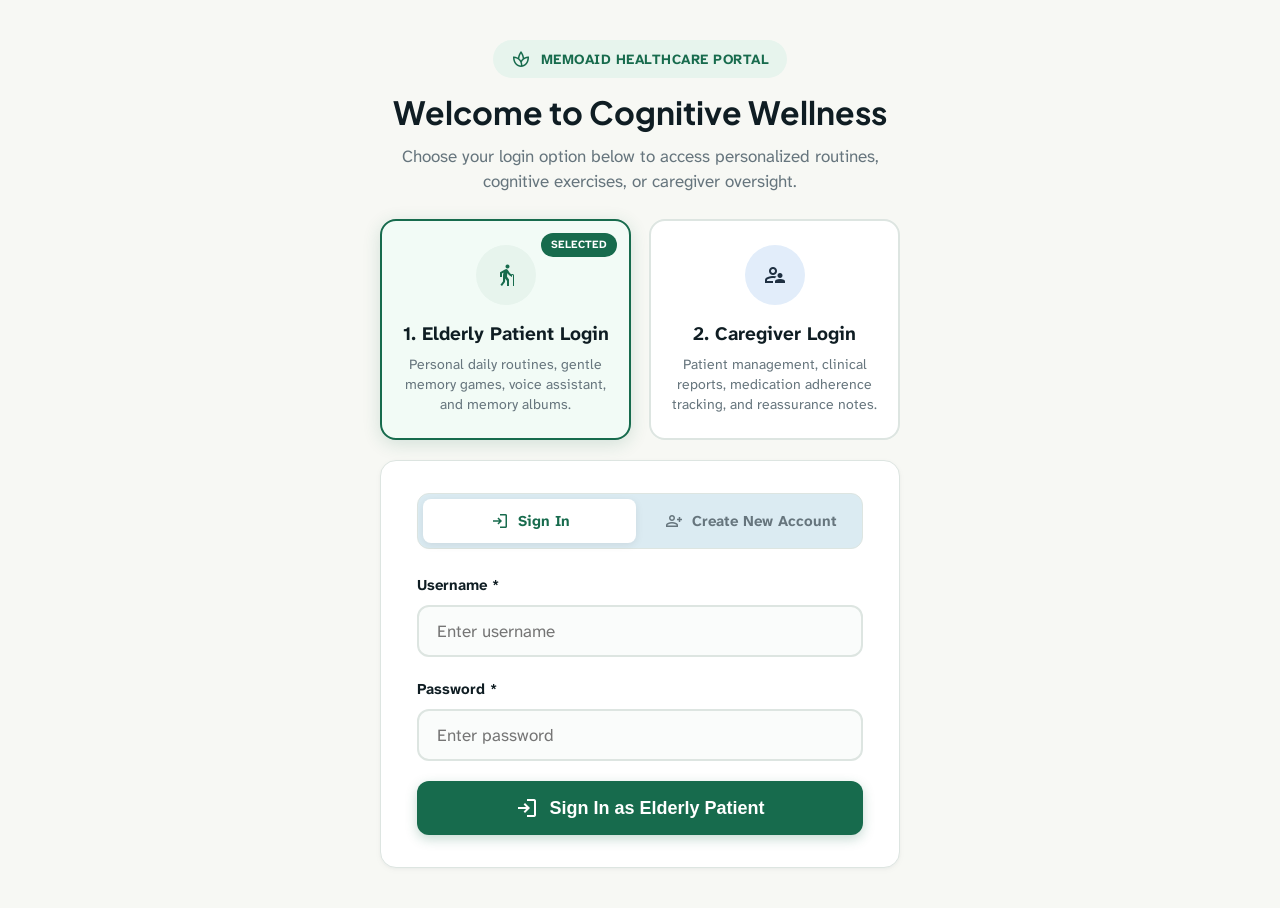
==== commit 44d8eb6b: "feat: complete role-based navigation, PDF report export, MEMOAID rebrand, and deployment configurati" ====
--- a/web/index.html
+++ b/web/index.html
@@ -3,7 +3,7 @@
 <head>
   <meta charset="utf-8">
   <meta name="viewport" content="width=device-width, initial-scale=1.0">
-  <title>APON / NEUROVIA - Cognitive Wellness Platform</title>
+  <title>MEMOAID - Cognitive Wellness Platform</title>
   <meta name="description" content="A restorative, dignified, and ultra-legible digital sanctuary for cognitive care and caregiver oversight.">
   <link rel="stylesheet" href="styles.css">
 </head>
@@ -17,41 +17,41 @@
           <span class="material-symbols-outlined">spa</span>
         </div>
         <div>
-          <div class="brand-title">NEUROVIA</div>
+          <div class="brand-title">MEMOAID</div>
           <span class="brand-subtitle">Cognitive Wellness</span>
         </div>
       </div>
 
       <nav class="sidebar-nav" id="mainNav">
-        <button class="nav-item" data-target="elderly-view" id="nav-home">
+        <button class="nav-item" data-target="elderly-view" data-role="elderly" id="nav-home">
           <span class="material-symbols-outlined">home</span>
           <span>Home (Participant)</span>
         </button>
-        <button class="nav-item" data-target="caregiver-view" id="nav-caregiver">
+        <button class="nav-item" data-target="caregiver-view" data-role="caregiver" id="nav-caregiver">
           <span class="material-symbols-outlined">supervisor_account</span>
           <span>Caregiver Overview</span>
         </button>
-        <button class="nav-item" data-target="games-view" id="nav-games">
+        <button class="nav-item" data-target="games-view" data-role="elderly" id="nav-games">
           <span class="material-symbols-outlined">extension</span>
           <span>Cognitive Games</span>
         </button>
-        <button class="nav-item" data-target="progress-view" id="nav-progress">
+        <button class="nav-item" data-target="progress-view" data-role="elderly" id="nav-progress">
           <span class="material-symbols-outlined">trending_up</span>
           <span>My Progress</span>
         </button>
-        <button class="nav-item" data-target="memory-view" id="nav-memory">
+        <button class="nav-item" data-target="memory-view" data-role="elderly" id="nav-memory">
           <span class="material-symbols-outlined">psychology</span>
           <span>Memory Assistant</span>
         </button>
-        <button class="nav-item" data-target="routine-view" id="nav-routine">
+        <button class="nav-item" data-target="routine-view" data-role="elderly" id="nav-routine">
           <span class="material-symbols-outlined">calendar_today</span>
           <span>Daily Routine</span>
         </button>
-        <button class="nav-item" data-target="settings-view" id="nav-settings">
+        <button class="nav-item" data-target="settings-view" data-role="all" id="nav-settings">
           <span class="material-symbols-outlined">accessibility_new</span>
           <span>Settings</span>
         </button>
-        <button class="nav-item active" data-target="login-view" id="nav-login">
+        <button class="nav-item active" data-target="login-view" data-role="all" id="nav-login">
           <span class="material-symbols-outlined">login</span>
           <span id="navLoginText">Sign In / Role</span>
         </button>
@@ -82,7 +82,24 @@
     <header class="top-header">
       <div class="header-status">
         <span class="material-symbols-outlined" style="color: var(--primary);">schedule</span>
-        <span id="liveClockText">Today, 10:30 AM • Calm Morning Routine</span>
+        <span id="liveClockText"></span>
+        <script>
+          (function() {
+            function getRoutine(h) {
+              if (h >= 5 && h < 9) return 'Calm Morning Routine';
+              if (h >= 9 && h < 12) return 'Morning Activity Session';
+              if (h >= 12 && h < 14) return 'Midday Rest & Lunch';
+              if (h >= 14 && h < 17) return 'Afternoon Exercise';
+              if (h >= 17 && h < 19) return 'Evening Wind-Down';
+              if (h >= 19 && h < 21) return 'Night Memory Reflection';
+              return 'Rest & Sleep Time';
+            }
+            var d = new Date(), h = d.getHours(), m = String(d.getMinutes()).padStart(2, '0');
+            var ap = h >= 12 ? 'PM' : 'AM', h12 = h % 12 || 12;
+            var el = document.getElementById('liveClockText');
+            if (el) el.textContent = 'Today, ' + h12 + ':' + m + ' ' + ap + ' • ' + getRoutine(h);
+          })();
+        </script>
       </div>
 
       <div class="header-actions">
@@ -112,7 +129,7 @@
           <div class="auth-header-card">
             <div class="auth-brand-badge">
               <span class="material-symbols-outlined" style="font-size: 20px;">spa</span>
-              <span>NEUROVIA HEALTHCARE PORTAL</span>
+              <span>MEMOAID HEALTHCARE PORTAL</span>
             </div>
             <h1 class="auth-title">Welcome to Cognitive Wellness</h1>
             <p class="auth-subtitle">Choose your login option below to access personalized routines, cognitive exercises, or caregiver oversight.</p>
@@ -618,7 +635,7 @@
             <h1 style="font-size: 34px; margin-bottom: 6px;" id="elderlyGreetingTitle">Good morning ☀️</h1>
             <p style="color: var(--text-muted); font-size: 18px;">Let's make today's memory journey joyful, calm, and reassuring.</p>
           </div>
-          <button class="btn-elderly-caregiver-overview" id="btnElderlyCaregiverOverview" onclick="openCaregiverOverviewFromElderly()" type="button" aria-label="View Caregiver Overview">
+          <button class="btn-elderly-caregiver-overview" id="btnElderlyCaregiverOverview" onclick="openCaregiverOverviewFromElderly()" type="button" aria-label="View Caregiver Overview" style="display: none;">
             <span class="material-symbols-outlined">supervisor_account</span>
             <span>Caregiver Overview</span>
           </button>
@@ -1112,6 +1129,7 @@
     </div>
   </div>
 
+  <script src="jspdf.umd.min.js"></script>
   <script src="api.js"></script>
   <script src="app.js"></script>
 </body>
--- a/web/styles.css
+++ b/web/styles.css
@@ -1,5 +1,5 @@
 /* ==========================================================================
-   APON / NEUROVIA - Cognitive Wellness Design System
+   MEMOAID - Cognitive Wellness Design System
    Matches DESIGN.md specifications & WCAG AAA compliance standards
    ========================================================================== */
 
@@ -1631,3 +1631,12 @@
   display: none !important;
 }
 
+/* Role-Based Navigation Visibility */
+.nav-hidden {
+  display: none !important;
+}
+
+.switch-hidden {
+  display: none !important;
+}
+
